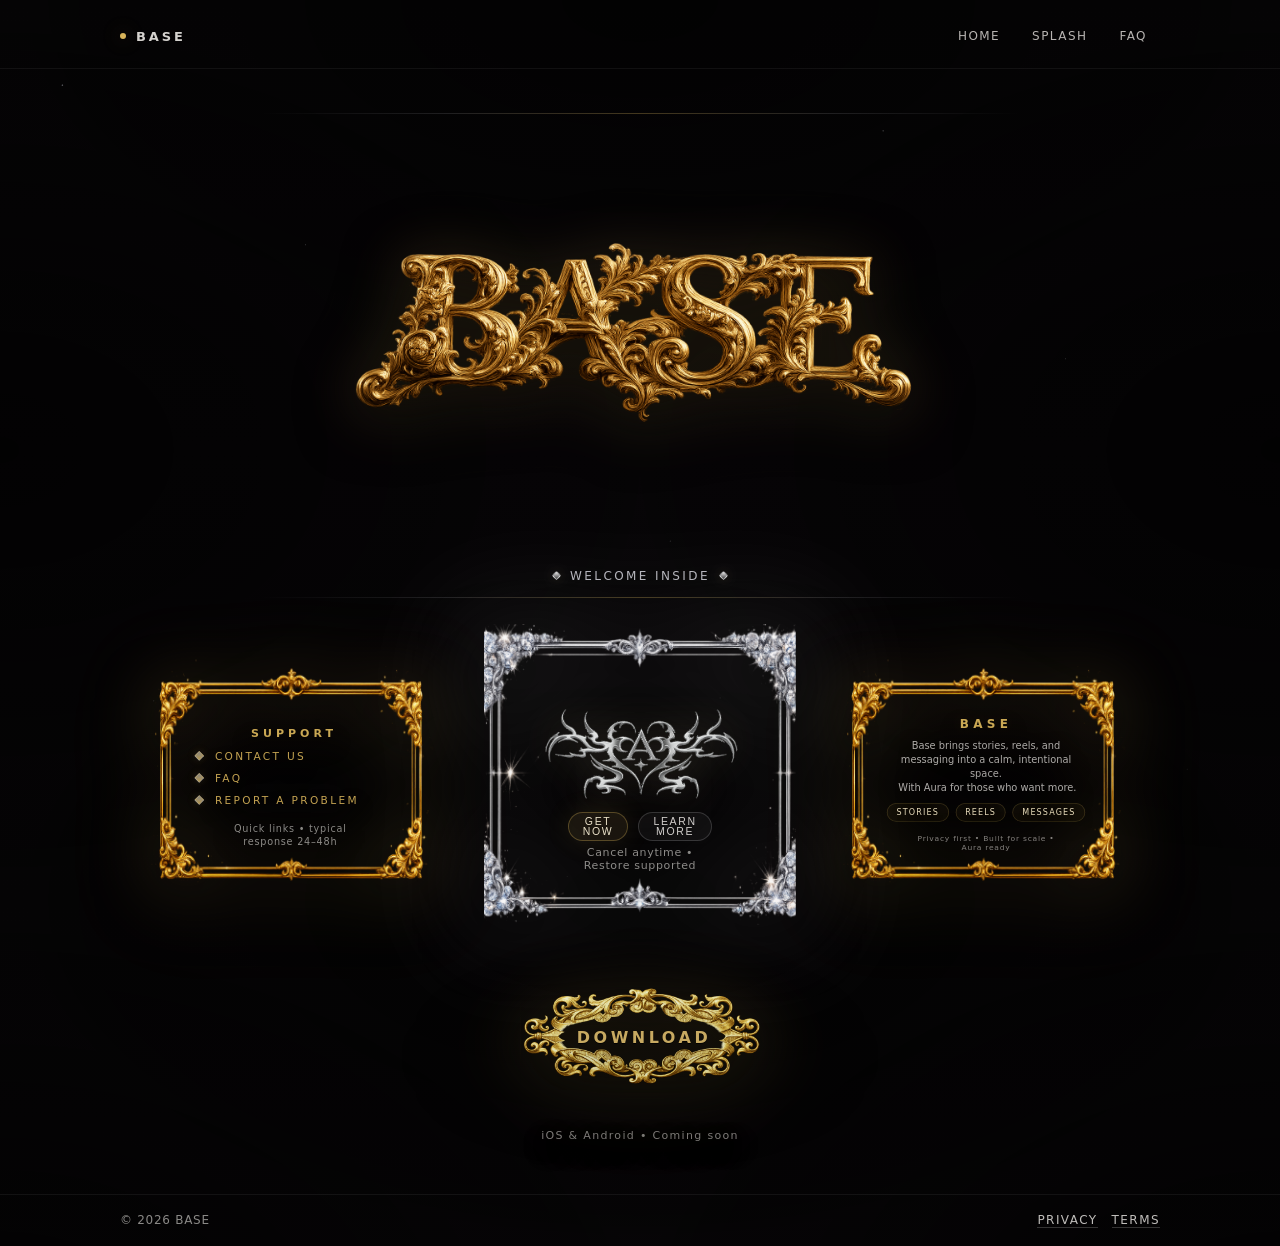
==== app/index.html @ 138a7575 "Use /app/ for Get Started (fix iOS Safari loop)" ====
<!-- app.html -->
<!doctype html>
<html lang="en">
<head>
  <meta charset="utf-8" />
  <meta name="viewport" content="width=device-width, initial-scale=1" />
  <title>BASE — Inside</title>

  <!-- ✅ Root-absolute so it works from ANY folder on the domain -->
  <link rel="stylesheet" href="/app.css" />

  <!-- ✅ Cursor preload -->
  <link rel="preload" as="image" href="/assets/cursors/cursor-base-gold-32.png" />
  <link rel="preload" as="image" href="/assets/cursors/cursor-base-gold-64.png" />
</head>

<body>
  <div class="wrap">
    <header class="top">
      <div class="top-inner">
        <!-- ✅ Brand always returns to Inside -->
        <a class="brand" href="/app.html" aria-label="BASE Home">
          <span class="brand-dot" aria-hidden="true"></span>
          <span class="brand-text">BASE</span>
        </a>

        <!-- ✅ Nav -->
        <nav class="nav" aria-label="Primary">
          <a href="/app.html">HOME</a>
          <a href="/index.html">SPLASH</a>
          <a href="/pages/support/faq.html">FAQ</a>
        </nav>
      </div>
    </header>

    <main class="content">
      <section class="mast">
        <div class="mast-inner">
          <div class="orn-rule" aria-hidden="true"></div>

          <div class="wordmark-wrap" aria-label="BASE">
            <img class="wordmark" src="/assets/base-wordmark.png" alt="BASE" />
          </div>

          <div class="subline">
            <span class="gem" aria-hidden="true"></span>
            <span class="subline-text">WELCOME INSIDE</span>
            <span class="gem" aria-hidden="true"></span>
          </div>

          <div class="orn-rule" aria-hidden="true"></div>
        </div>
      </section>

      <div class="grid">
        <!-- SECTION 01 — Support Links -->
        <div class="card card--gold">
          <div class="card-frame" aria-hidden="true"></div>

          <nav class="section01" aria-label="Support links">
            <ul class="section01-list">
              <!-- ✅ CONTACT US -->
              <li>
                <a
                  class="section01-a"
                  href="mailto:support@baseofficial.net?subject=Base%20Support&body=Hi%20Base%20Support%2C%0A%0A%5BWrite%20your%20message%20here%5D%0A%0A---%0AHelpful%20details%20(optional)%3A%0A%E2%80%A2%20Device%3A%20%0A%E2%80%A2%20OS%20version%3A%20%0A%E2%80%A2%20App%20version%3A%20%0A%E2%80%A2%20Account%20email%20(if%20relevant)%3A%0A%0AThanks%2C%0A"
                >
                  CONTACT US
                </a>
              </li>

              <!-- ✅ FAQ -->
              <li>
                <a class="section01-a" href="/pages/support/faq.html">FAQ</a>
              </li>

              <!-- ✅ REPORT A PROBLEM -->
              <li>
                <a
                  class="section01-a"
                  href="mailto:support@baseofficial.net?subject=Base%20Bug%20Report&body=Hi%20Base%20Support%2C%0A%0AProblem%3A%0A%5BShort%20summary%5D%0A%0ASteps%20to%20reproduce%3A%0A1.%20%0A2.%20%0A3.%20%0A%0AExpected%3A%0A%0AActual%3A%0A%0A---%0AHelpful%20details%20(optional)%3A%0A%E2%80%A2%20Device%3A%20%0A%E2%80%A2%20OS%20version%3A%20%0A%E2%80%A2%20App%20version%3A%20%0A%E2%80%A2%20Screenshots%2FScreen%20recording%3A%20%0A%0AThanks%2C%0A"
                >
                  REPORT A PROBLEM
                </a>
              </li>
            </ul>
          </nav>
        </div>

        <!-- 🌑 AURA HERO -->
        <div class="card card--diamond card--aura" id="auraCard">
          <div class="card-frame" aria-hidden="true"></div>

          <div class="aura-hero">
            <div class="aura-mark-wrap" aria-hidden="true">
              <img
                class="aura-mark"
                src="/assets/aura/aura-mark.png"
                alt="Aura"
                onerror="this.style.display='none'"
              />
            </div>

            <div class="aura-actions">
              <button class="btn btn--primary" id="auraGetNow" type="button">
                GET NOW
              </button>
              <button class="btn btn--ghost" id="auraLearnMore" type="button">
                LEARN MORE
              </button>
            </div>

            <div class="aura-footnote">
              Cancel anytime • Restore supported
            </div>
          </div>
        </div>

        <!-- SECTION 03 — Base Platform -->
        <div class="card card--gold">
          <div class="card-frame" aria-hidden="true"></div>

          <section class="section03" aria-label="Base platform overview">
            <div class="section03-eyebrow">BASE</div>

            <p class="section03-copy">
              Base brings stories, reels, and messaging into a calm, intentional space.
              <span class="section03-keep">With Aura for those who want more.</span>
            </p>

            <div class="section03-pills">
              <span class="section03-pill">STORIES</span>
              <span class="section03-pill">REELS</span>
              <span class="section03-pill">MESSAGES</span>
            </div>

            <div class="section03-foot">
              Privacy first • Built for scale • Aura ready
            </div>
          </section>
        </div>
      </div>

      <!-- DOWNLOAD -->
      <div class="download-wrap" aria-label="Download Base">
        <a
          class="download-btn"
          href="https://baseofficial.net"
          target="_blank"
          rel="noopener noreferrer"
          id="downloadBaseBtn"
          aria-label="Download Base"
        >
          <span class="download-label">DOWNLOAD BASE</span>
        </a>

        <div class="download-sub">
          iOS & Android • Coming soon
        </div>
      </div>
    </main>

    <footer class="footer">
      <div class="footer-inner">
        <div class="fine">© <span id="y"></span> BASE</div>
        <div class="links">
          <a href="/privacy.html">PRIVACY</a>
          <a href="/terms.html">TERMS</a>
        </div>
      </div>
    </footer>
  </div>

  <script>
    document.getElementById("y").textContent = new Date().getFullYear();

    // ✅ Modal wiring (null-safe)
    const modal = document.getElementById("auraModal");
    const learnMore = document.getElementById("auraLearnMore");
    const closeBtn = document.getElementById("auraClose");
    const getNow = document.getElementById("auraGetNow");
    const modalGet = document.getElementById("auraModalGet");

    function openModal() {
      if (!modal) return;
      modal.classList.add("is-open");
      modal.setAttribute("aria-hidden", "false");
    }

    function closeModal() {
      if (!modal) return;
      modal.classList.remove("is-open");
      modal.setAttribute("aria-hidden", "true");
    }

    if (learnMore) learnMore.addEventListener("click", openModal);
    if (closeBtn) closeBtn.addEventListener("click", closeModal);

    if (modal) {
      modal.addEventListener("click", (e) => {
        if (e.target && e.target.dataset && e.target.dataset.close) closeModal();
      });
    }

    // ✅ AURA buttons (placeholder)
    if (getNow) {
      getNow.addEventListener("click", () =>
        alert("GET NOW → wire to paywall next")
      );
    }

    if (modalGet) {
      modalGet.addEventListener("click", () =>
        alert("GET AURA → wire to paywall next")
      );
    }

    window.addEventListener("keydown", (e) => {
      if (e.key === "Escape" && modal && modal.classList.contains("is-open")) {
        closeModal();
      }
    });
  </script>
</body>
</html>
---- app.css ----
/* app.css */
:root{
  /* Core */
  --bg:#070507;
  --ink:#0f0607;
  --text: rgba(245,242,238,.94);
  --soft: rgba(245,242,238,.74);

  /* Metals + gems */
  --gold: #d7b35a;
  --gold2: rgba(215,179,90,.38);

  --silver: rgba(235,235,245,.86);
  --silver2: rgba(235,235,245,.30);

  --ruby: #b41b2a;
  --ruby2: rgba(180,27,42,.32);

  /* Layout */
  --max: 1040px;

  /* ✅ Frame paths (PNGs) */
  --frame-gold: url("./assets/frames/frame-gold-full.png");
  --frame-diamond: url("./assets/frames/frame-diamond-full.png");
  --frame-download: url("./assets/frames/download-frame-gold.png");

  /* ✅ Cursor assets (Chrome-safe sizes) */
  --cursor-gold-32: url("./assets/cursors/cursor-base-gold-32.png");
  --cursor-gold-64: url("./assets/cursors/cursor-base-gold-64.png");

  /* ✅ Aura icon tuning */
  --aura-scale: 1.38;
  --aura-nudge-x: 0px;

  /* ✅ Section 01 grey microcopy nudge (left = negative) */
  --section01-micro-nudge-x: -4px;

  /* ✅ Section 03 fit + alignment + size */
  --section03-scale: .82;
  --section03-nudge-y: -10px;

  /* ✅ IMPORTANT: compensate eyebrow size so it matches SUPPORT after scaling */
  --section03-eyebrow-size: 14.65px; /* 14.65 * .82 ≈ 12px */

  /* ✅ DOWNLOAD text optical centering (PNG is slightly off-center) */
  --download-text-nudge-x: 4px;
  --download-text-nudge-y: -1px;
}

*{ box-sizing:border-box; }
html,body{ height:100%; }

/* =========================
   ✅ ORNATE GOLD CURSOR (GLOBAL)
   ========================= */
html, body{
  cursor:
    -webkit-image-set(
      var(--cursor-gold-32) 1x,
      var(--cursor-gold-64) 2x
    ) 2 2,
    auto;
}

/* Clickable pointer feedback */
a, button, [role="button"], .btn, .download-btn, .section01-a{
  cursor:
    -webkit-image-set(
      var(--cursor-gold-32) 1x,
      var(--cursor-gold-64) 2x
    ) 2 2,
    pointer;
}

/* Text cursor where typing happens */
input, textarea, [contenteditable="true"]{
  cursor: text;
}

/* =========================
   ✅ GLOBAL LINK RESET
   ========================= */
a,
a:visited,
a:hover,
a:active,
a:focus{
  color: inherit;
  text-decoration: none;
  outline: none;
}
a{ -webkit-text-fill-color: currentColor; }

body{
  margin:0;
  color:var(--text);
  font-family: ui-sans-serif, system-ui, -apple-system, Segoe UI, Roboto, Helvetica, Arial;

  background:
    radial-gradient(1200px 820px at 0% 50%, rgba(0,0,0,.66), transparent 60%),
    radial-gradient(1200px 820px at 100% 50%, rgba(0,0,0,.66), transparent 60%),
    radial-gradient(1200px 640px at 50% 0%, rgba(0,0,0,.56), transparent 60%),
    radial-gradient(1200px 640px at 50% 100%, rgba(0,0,0,.56), transparent 60%),
    linear-gradient(180deg, #050405 0%, #070507 50%, #050405 100%);
  overflow-x:hidden;
}

/* ✨ Diamond dust (background only) */
body::before{
  content:"";
  position:fixed;
  inset:-120px;
  pointer-events:none;
  background:
    radial-gradient(2px 2px at 12% 18%, var(--silver), transparent 60%),
    radial-gradient(1.5px 1.5px at 28% 32%, rgba(235,235,245,.45), transparent 60%),
    radial-gradient(2px 2px at 66% 22%, rgba(235,235,245,.48), transparent 60%),
    radial-gradient(1.5px 1.5px at 78% 42%, rgba(235,235,245,.38), transparent 60%),
    radial-gradient(2px 2px at 52% 58%, rgba(235,235,245,.28), transparent 60%),
    radial-gradient(2px 2px at 18% 72%, rgba(235,235,245,.22), transparent 60%),
    radial-gradient(1.5px 1.5px at 86% 78%, rgba(235,235,245,.20), transparent 60%);
  opacity:.52;
  filter: blur(.2px);
  animation: twinkle 6s ease-in-out infinite;
}

@keyframes twinkle{
  0%,100%{ opacity:.40; transform: translateY(0); }
  50%{ opacity:.70; transform: translateY(-6px); }
}

.wrap{
  min-height:100vh;
  display:flex;
  flex-direction:column;
}

/* ===== Top bar ===== */
.top{
  position:sticky;
  top:0;
  z-index:10;
  padding:18px 18px 14px;

  backdrop-filter: none !important;
  -webkit-backdrop-filter: none !important;
  background: transparent !important;
  border-bottom: 1px solid rgba(255,255,255,.06);
}

.top-inner{
  max-width:var(--max);
  margin:0 auto;
  display:flex;
  align-items:center;
  justify-content:space-between;
  gap:12px;
}

.brand{
  display:flex;
  align-items:center;
  gap:10px;
  text-decoration:none;
}

.brand-dot{
  width:6px;height:6px;border-radius:999px;
  background: var(--gold);
  box-shadow: 0 0 20px var(--gold2);
}

.brand-text{
  font-weight:700;
  letter-spacing:.22em;
  font-size:13px;
  color:var(--text);
  opacity:.92;
}

.nav{
  display:flex;
  gap:6px;
  flex-wrap:wrap;
  justify-content:flex-end;
}

.nav a{
  color:var(--soft);
  text-decoration:none;
  font-size:12px;
  letter-spacing:.12em;
  padding:10px 12px;
  border-radius:12px;
  transition: all .15s ease;
  border:1px solid transparent;
}

.nav a:hover{
  color:var(--text);
  background: rgba(255,255,255,.05);
  border-color: rgba(255,255,255,.10);
}

/* ===== Content ===== */
.content{
  max-width:var(--max);
  width:100%;
  margin:0 auto;
  padding:34px 18px 30px;
  flex:1;
}

.content, .mast, .grid, .wrap{
  background: transparent !important;
  backdrop-filter: none !important;
  -webkit-backdrop-filter: none !important;
  box-shadow: none !important;
}

/* ===== Mast / Wordmark ===== */
.mast{
  margin: 10px auto 26px;
}

.mast-inner{
  display:flex;
  flex-direction:column;
  align-items:center;
  gap:14px;
}

.wordmark-wrap{
  display:flex;
  justify-content:center;
}

.wordmark{
  width: min(640px, 86vw);
  height: auto;
  filter:
    drop-shadow(0 12px 30px rgba(0,0,0,.6))
    drop-shadow(0 0 26px rgba(215,179,90,.18));
}

.orn-rule{
  width:min(760px, 92vw);
  height:1px;
  background: linear-gradient(
    90deg,
    transparent,
    rgba(235,235,245,.12),
    rgba(215,179,90,.30),
    rgba(235,235,245,.12),
    transparent
  );
  box-shadow: 0 0 22px rgba(235,235,245,.12);
}

.subline{
  display:flex;
  align-items:center;
  gap:10px;
}

.subline-text{
  color: rgba(235,235,245,.76);
  letter-spacing:.20em;
  font-size:12px;
  text-transform: uppercase;
}

.gem{
  width:7px;
  height:7px;
  border-radius:2px;
  transform: rotate(45deg);
  background: linear-gradient(135deg, rgba(255,255,255,.95), rgba(255,255,255,.18));
  box-shadow:
    0 0 18px rgba(235,235,245,.22),
    0 0 12px rgba(215,179,90,.14);
  border:1px solid rgba(255,255,255,.22);
}

/* ===== Frames-only grid ===== */
.grid{
  margin-top:26px;
  display:grid;
  grid-template-columns: repeat(3, minmax(0, 1fr));
  gap:34px;
  align-items:stretch;
}

.card{
  position:relative;
  border:none;
  background: transparent;
  border-radius: 22px;

  height: 305px;
  padding: 92px 72px 56px;

  overflow: visible;
  transition: transform .18s ease, filter .18s ease;
}

.card:hover{
  transform: translateY(-3px);
  filter: brightness(1.06);
}

.card-frame{
  position:absolute;
  inset:0;
  pointer-events:none;
  background-repeat:no-repeat;
  background-position:center;
  background-size: 118% 118%;
  opacity:1;
  transform: translateZ(0);
  z-index:0;
}

.card--gold .card-frame{
  background-image: var(--frame-gold);
  filter:
    drop-shadow(0 18px 30px rgba(0,0,0,.55))
    drop-shadow(0 0 34px rgba(215,179,90,.30));
  animation: goldPulse 3.2s ease-in-out infinite;
}

@keyframes goldPulse{
  0%,100%{
    filter:
      drop-shadow(0 18px 30px rgba(0,0,0,.55))
      drop-shadow(0 0 18px rgba(215,179,90,.18));
  }
  50%{
    filter:
      drop-shadow(0 18px 30px rgba(0,0,0,.55))
      drop-shadow(0 0 54px rgba(215,179,90,.40));
  }
}

.card--diamond{
  height: 305px;
  padding: 76px 84px 72px;
}

.card--diamond .card-frame{
  background-image: var(--frame-diamond);
  filter:
    drop-shadow(0 18px 30px rgba(0,0,0,.55))
    drop-shadow(0 0 58px rgba(255,255,255,.34));
  animation: diamondGlow 2.6s ease-in-out infinite;
}

@keyframes diamondGlow{
  0%,100%{
    filter:
      drop-shadow(0 18px 30px rgba(0,0,0,.55))
      drop-shadow(0 0 34px rgba(255,255,255,.22));
  }
  50%{
    filter:
      drop-shadow(0 18px 30px rgba(0,0,0,.55))
      drop-shadow(0 0 92px rgba(255,255,255,.46));
  }
}

.card--diamond::after{
  content:"";
  position:absolute;
  inset:-26px;
  pointer-events:none;
  background:
    radial-gradient(2px 2px at 18% 20%, rgba(255,255,255,.70), transparent 62%),
    radial-gradient(1.5px 1.5px at 72% 28%, rgba(255,255,255,.55), transparent 62%),
    radial-gradient(2px 2px at 82% 70%, rgba(255,255,255,.48), transparent 62%),
    radial-gradient(1.5px 1.5px at 30% 78%, rgba(255,255,255,.38), transparent 62%);
  opacity:.20;
  animation: sparkle 3.6s ease-in-out infinite;
  z-index:1;
}

@keyframes sparkle{
  0%,100%{ opacity:.12; transform: translateY(0); }
  50%{ opacity:.28; transform: translateY(-6px); }
}

/* =========================
   ✅ DOWNLOAD (gold + optical dead center)
   ========================= */
.download-wrap{
  width:100%;
  display:flex;
  flex-direction:column;
  align-items:center;
  justify-content:center;
  margin-top: clamp(18px, 2.6vw, 30px);
  margin-bottom: clamp(10px, 2.2vw, 22px);
}

.download-btn{
  position:relative;
  display:grid;
  place-items:center;

  width: min(760px, calc(100% - 28px));
  height: clamp(120px, 14vw, 160px);

  background-image: var(--frame-download);
  background-repeat:no-repeat;
  background-position:center;
  background-size: contain;

  cursor:pointer;
  -webkit-tap-highlight-color: transparent;

  transform: translateZ(0);
  transition: transform .18s ease, filter .18s ease;

  filter:
    saturate(.82)
    brightness(.95)
    contrast(1.06)
    drop-shadow(0 18px 30px rgba(0,0,0,.62))
    drop-shadow(0 0 28px rgba(215,179,90,.20));
}

/* ✅ subtle inner depth (kept, behind text) */
.download-btn::after{
  content:"";
  position:absolute;
  inset: 18% 16%;
  border-radius: 999px;
  background: radial-gradient(
    60% 120% at 50% 50%,
    rgba(0,0,0,.22),
    rgba(0,0,0,0) 72%
  );
  pointer-events:none;
  opacity:.55;
  z-index:0;
}

/* ✅ REAL label: always gold + optical centering via vars */
.download-btn::before{
  content:"DOWNLOAD";
  position:absolute;
  inset:0;
  display:flex;
  align-items:center;
  justify-content:center;
  pointer-events:none;
  z-index:1;

  font-weight: 900;
  letter-spacing: .22em;
  text-transform: uppercase;
  font-size: clamp(13px, 1.25vw, 18px);

  color: rgba(215,179,90,.98);
  text-shadow:
    0 1px 0 rgba(0,0,0,.72),
    0 14px 34px rgba(0,0,0,.72),
    0 0 26px rgba(215,179,90,.14);

  transform: translate(var(--download-text-nudge-x), var(--download-text-nudge-y));
}

/* ✅ nuke HTML label so it can’t tint/shift */
.download-label{ display:none !important; }

.download-btn:hover{
  transform: translateY(-2px);
  filter:
    saturate(.86)
    brightness(.98)
    contrast(1.07)
    drop-shadow(0 18px 30px rgba(0,0,0,.62))
    drop-shadow(0 0 56px rgba(215,179,90,.28));
}

.download-btn:active{
  transform: translateY(0px) scale(.992);
  filter:
    saturate(.80)
    brightness(.92)
    contrast(1.05)
    drop-shadow(0 16px 28px rgba(0,0,0,.62))
    drop-shadow(0 0 22px rgba(215,179,90,.16));
}

.download-btn:focus-visible{
  outline:none;
  filter:
    saturate(.88)
    brightness(.98)
    contrast(1.08)
    drop-shadow(0 18px 30px rgba(0,0,0,.62))
    drop-shadow(0 0 72px rgba(215,179,90,.30));
}

.download-sub{
  margin-top: 10px;
  font-size: 11px;
  letter-spacing: .12em;
  color: rgba(245,242,238,.52);
  text-shadow: 0 10px 24px rgba(0,0,0,.68);
}

/* =========================
   SECTION 01 — Support Links
   ========================= */

.section01{
  position:relative;
  z-index:2;
  height:100%;
  width:100%;

  display:flex;
  flex-direction:column;
  align-items:center;
  justify-content:center;

  padding: 10px 0 12px;

  transform: translateY(-6px) scale(.92);
  transform-origin: center;

  text-align:center;
}

.section01::before{
  content:"SUPPORT";
  display:block;
  margin: 0 0 10px;
  font-size:12px;
  font-weight:800;
  letter-spacing:.36em;
  text-transform: uppercase;
  color: rgba(215,179,90,.96);
  text-shadow:
    0 0 22px rgba(215,179,90,.18),
    0 12px 28px rgba(0,0,0,.74);
  opacity:.98;
}

.section01::after{
  content:"Quick links • typical response 24–48h";
  display:block;

  margin: 18px auto 0;
  width: 100%;
  text-align:center;

  max-width: 24ch;

  line-height: 1.25;
  font-size:10.5px;
  letter-spacing:.08em;
  color: rgba(245,242,238,.56);
  text-shadow: 0 10px 24px rgba(0,0,0,.68);

  transform: translateX(var(--section01-micro-nudge-x));
}

.section01 .section01-list{
  list-style:none;
  margin:0;
  padding:0;

  display:flex;
  flex-direction:column;
  gap:10px;

  width: 220px;
  position:relative;
  z-index:3;
  text-align:left;
}

.section01 .section01-list li{
  display:grid;
  grid-template-columns: 14px 1fr;
  align-items:center;
  column-gap:10px;
}

.section01 .section01-list li::before{
  content:"";
  width:6px;
  height:6px;
  border-radius:1px;
  transform: rotate(45deg);
  justify-self:center;

  background: linear-gradient(135deg, rgba(255,255,255,.55), rgba(215,179,90,.92));
  box-shadow:
    0 0 14px rgba(215,179,90,.18),
    0 0 10px rgba(255,255,255,.08);
  border: 1px solid rgba(255,255,255,.16);
  opacity:.92;
  transition: transform .15s ease, opacity .15s ease, box-shadow .15s ease;
}

.section01 .section01-list a,
.section01 .section01-list a:link,
.section01 .section01-list a:visited,
.section01 .section01-list a:hover,
.section01 .section01-list a:active,
.section01 .section01-list a:focus{
  color: rgba(215,179,90,.92) !important;
  -webkit-text-fill-color: rgba(215,179,90,.92) !important;
  text-decoration:none !important;

  font-size:11.5px;
  letter-spacing:.22em;
  text-transform: uppercase;

  opacity:.98;
  text-shadow:
    0 0 16px rgba(215,179,90,.16),
    0 10px 24px rgba(0,0,0,.68);

  transition: opacity .15s ease, text-shadow .15s ease, color .15s ease;
}

.section01 .section01-list a:hover{
  color: rgba(255,242,205,.98) !important;
  -webkit-text-fill-color: rgba(255,242,205,.98) !important;
  opacity:1;
  text-shadow:
    0 0 24px rgba(215,179,90,.34),
    0 12px 28px rgba(0,0,0,.72);
}

.section01 .section01-list li:hover::before{
  opacity:1;
  transform: rotate(45deg) scale(1.08);
  box-shadow:
    0 0 22px rgba(215,179,90,.30),
    0 0 14px rgba(255,255,255,.12);
}

.section01 .section01-list::after{
  content: none !important;
  display: none !important;
}

/* =========================
   SECTION 03 — Base Platform
   ========================= */

.section03{
  position:relative;
  z-index:2;
  height:100%;
  width:100%;

  display:flex;
  flex-direction:column;
  align-items:center;
  justify-content:center;
  text-align:center;

  padding: 0;

  transform: translateY(var(--section03-nudge-y)) scale(var(--section03-scale));
  transform-origin: center;

  max-width: 100%;
}

.section03-eyebrow{
  font-size: var(--section03-eyebrow-size);
  font-weight:800;
  letter-spacing:.36em;
  text-transform: uppercase;
  color: rgba(215,179,90,.96);
  text-shadow:
    0 0 22px rgba(215,179,90,.18),
    0 12px 28px rgba(0,0,0,.74);
  opacity:.98;
  margin: 0 0 10px;
}

.section03-copy{
  margin:0 0 10px;
  max-width: 28ch;
  font-size:12px;
  line-height:1.42;
  color: rgba(245,242,238,.70);
  text-shadow: 0 12px 28px rgba(0,0,0,.70);
}

.section03-keep{ white-space:nowrap; }

.section03-pills{
  display:flex;
  gap:8px;
  justify-content:center;
  margin-bottom:8px;
}

.section03-pill{
  display:inline-flex;
  align-items:center;
  justify-content:center;

  font-size:9.8px;
  letter-spacing:.14em;
  text-transform: uppercase;

  padding:5px 11px;
  border-radius:999px;

  border: 1px solid rgba(215,179,90,.20);
  background: rgba(215,179,90,.05);
  color: rgba(255,242,205,.90);

  text-shadow: 0 10px 24px rgba(0,0,0,.70);
}

.section03-foot{
  margin-top: 7px;
  font-size:9.2px;
  letter-spacing:.10em;
  color: rgba(245,242,238,.52);
  text-shadow: 0 10px 24px rgba(0,0,0,.68);
  line-height:1.15;
  max-width: 30ch;
}

/* =========================
   ✅ AURA HERO (middle diamond)
   ========================= */
.card--aura{ text-align:center; }

.aura-hero{
  position:relative;
  z-index:2;
  height:100%;
  width:100%;
  display:flex;
  flex-direction:column;
  align-items:center;
  justify-content:flex-start;
  gap:10px;
  padding: 4px 0 0;
}
.aura-hero::before{ content:none !important; }

.aura-mark-wrap{
  width:100%;
  height: 132px;
  display:flex;
  align-items:center;
  justify-content:center;
  margin-top: -2px;
  animation: auraFloat 3.2s ease-in-out infinite;
}

.aura-mark{
  display:block;
  height: 100%;
  width: auto;
  max-width: 100%;
  object-fit: contain;

  transform: translateX(var(--aura-nudge-x)) scale(var(--aura-scale));
  transform-origin: center;

  filter:
    drop-shadow(0 26px 60px rgba(0,0,0,.72))
    drop-shadow(0 0 14px rgba(255,255,255,.10))
    drop-shadow(0 0 14px rgba(215,179,90,.10));
}

@keyframes auraFloat{
  0%,100%{ transform: translateY(0); opacity: .98; }
  50%{ transform: translateY(-6px); opacity: 1; }
}

.aura-title{ display:none; }

.aura-actions{
  display:flex;
  gap:10px;
  margin-top: -22px;
  margin-bottom: 14px;
  width:100%;
  justify-content:center;
}

.btn{
  appearance:none;
  border:1px solid rgba(255,255,255,.14);
  background: transparent;
  color: rgba(245,242,238,.90);

  font-size:10.5px;
  letter-spacing:.16em;

  padding:3px 12px;
  line-height:1;

  border-radius:999px;
  cursor:pointer;
  transition: transform .15s ease, filter .15s ease, background .15s ease, border-color .15s ease;
  text-transform: uppercase;
}

.btn:hover{ transform: translateY(-1px); filter: brightness(1.08); }

.btn--primary{
  border-color: rgba(215,179,90,.34);
  background: rgba(215,179,90,.10);
  color: rgba(255,246,220,.96);
  box-shadow: 0 0 26px rgba(215,179,90,.12);
}

.btn--ghost{
  border-color: rgba(235,235,245,.18);
  background: rgba(255,255,255,.04);
}

.aura-footnote{
  margin-top: 0;
  font-size:11px;
  letter-spacing:.06em;
  line-height: 1.15;
  color: rgba(245,242,238,.56);
  position: relative;
  top: -18px;
}

/* =========================
   ✅ Learn More Modal
   ========================= */
.modal{
  position:fixed;
  inset:0;
  display:none;
  z-index:50;
}
.modal.is-open{ display:block; }

.modal-backdrop{
  position:absolute;
  inset:0;
  background: rgba(0,0,0,.62);
}

.modal-panel{
  position:absolute;
  left:50%;
  top:50%;
  transform: translate(-50%, -50%);
  width: min(560px, calc(100vw - 32px));
  border-radius: 22px;
  border: 1px solid rgba(255,255,255,.10);
  background: linear-gradient(180deg, rgba(16,12,14,.92), rgba(10,8,10,.92));
  box-shadow:
    0 26px 80px rgba(0,0,0,.75),
    0 0 42px rgba(215,179,90,.10);
  padding:16px;
}

.modal-top{
  display:flex;
  align-items:center;
  justify-content:space-between;
  padding:6px 6px 10px;
  border-bottom: 1px solid rgba(255,255,255,.08);
}

.modal-title{
  display:flex;
  align-items:center;
  gap:10px;
  font-weight:900;
  letter-spacing:.18em;
  font-size:12px;
}

.modal-mark{
  width:22px;
  height:22px;
  object-fit:contain;
  filter: drop-shadow(0 0 18px rgba(215,179,90,.18));
}

.icon-btn{
  appearance:none;
  border:none;
  background: transparent;
  color: rgba(245,242,238,.86);
  font-size:16px;
  cursor:pointer;
  padding:8px 10px;
  border-radius:12px;
  transition: background .15s ease;
}
.icon-btn:hover{ background: rgba(255,255,255,.06); }

.perk-list{
  padding:14px 6px 6px;
  display:flex;
  flex-direction:column;
  gap:12px;
}

.perk{
  display:flex;
  gap:12px;
  align-items:flex-start;
}

.perk-dot{
  width:10px;height:10px;
  border-radius:999px;
  margin-top:5px;
  background: rgba(215,179,90,.92);
  box-shadow: 0 0 22px rgba(215,179,90,.22);
}

.perk-name{
  font-weight:800;
  font-size:13px;
  letter-spacing:.02em;
}

.perk-desc{
  font-size:12.5px;
  color: rgba(245,242,238,.70);
  margin-top:2px;
  line-height:1.4;
}

.modal-actions{
  display:flex;
  justify-content:flex-end;
  gap:10px;
  padding:12px 6px 4px;
  border-top: 1px solid rgba(255,255,255,.08);
  margin-top:10px;
}

/* ===== Footer ===== */
.footer{
  padding:18px;
  border-top:1px solid rgba(255,255,255,.06);
  background: transparent !important;
  backdrop-filter: none !important;
  -webkit-backdrop-filter: none !important;
}

.footer-inner{
  max-width:var(--max);
  margin:0 auto;
  display:flex;
  justify-content:space-between;
  flex-wrap:wrap;
  gap:10px;
}

.fine{
  color:rgba(245,242,238,.56);
  font-size:12px;
  letter-spacing:.06em;
}

.links{
  display:flex;
  gap:14px;
}

.links a{
  color:rgba(245,242,238,.78);
  text-decoration:none;
  font-size:12px;
  letter-spacing:.12em;
  border-bottom:1px solid rgba(245,242,238,.20);
}

.links a:hover{
  color:var(--text);
  border-bottom-color: rgba(215,179,90,.45);
}

/* ✅ Tablet / small screens */
@media (max-width: 980px){
  .grid{ grid-template-columns: 1fr; gap:24px; }

  .card{
    height: auto;
    min-height: 285px;
    padding: 84px 58px 52px;
  }

  .card--diamond{
    height: auto;
    padding: 74px 64px 70px;
  }

  .card-frame{ background-size: 120% 120%; }

  .aura-actions{ flex-direction:column; }
  .btn{ width:100%; }

  .section01{ transform: translateY(-4px) scale(.94); }
  .section01 .section01-list{ width: 240px; }

  :root{
    --aura-scale: 1.28;
    --aura-nudge-x: 0px;
    --section01-micro-nudge-x: -3px;

    --section03-scale: .92;
    --section03-nudge-y: -6px;
    --section03-eyebrow-size: 13.05px;

    --download-text-nudge-x: 8px;
    --download-text-nudge-y: -1px;
  }

  .download-btn{
    width: min(660px, calc(100% - 28px));
    height: clamp(112px, 18vw, 150px);
  }
}

/* ✅ Phones (big fix: padding + nav + frame sizing) */
@media (max-width: 680px){
  .top{ padding: 14px 14px 12px; }
  .top-inner{ align-items:flex-start; }
  .nav a{ padding: 8px 10px; font-size: 11px; }

  .content{ padding: 22px 14px 24px; }

  .mast{ margin: 6px auto 18px; }
  .wordmark{ width: min(560px, 92vw); }
  .orn-rule{ width: min(680px, 94vw); }

  .grid{ gap: 18px; margin-top: 18px; }

  .card{
    padding: 74px 34px 44px;
    min-height: 270px;
  }
  .card--diamond{
    padding: 66px 38px 54px;
  }
  .card-frame{ background-size: 132% 128%; }

  .section01 .section01-list{
    width: min(260px, 78vw);
  }

  .section03-pills{
    flex-wrap: wrap;
    row-gap: 8px;
  }

  .download-btn{
    width: min(620px, calc(100% - 18px));
    height: clamp(104px, 22vw, 140px);
  }

  :root{
    --aura-scale: 1.20;
    --section03-scale: .96;
    --section03-nudge-y: -4px;
    --section03-eyebrow-size: 12.5px;
  }
}

/* ✅ Tiny phones */
@media (max-width: 420px){
  .card{ padding: 70px 26px 42px; }
  .card--diamond{ padding: 62px 28px 50px; }
  .card-frame{ background-size: 138% 132%; }

  .section01{ transform: translateY(-2px) scale(.98); }
  .section01 .section01-list{ width: min(260px, 82vw); }

  :root{
    --aura-scale: 1.16;
    --section01-micro-nudge-x: -2px;

    --section03-scale: .98;
    --section03-nudge-y: -3px;
    --section03-eyebrow-size: 12.25px;

    --download-text-nudge-x: 8px;
    --download-text-nudge-y: -1px;
  }

  .download-btn{
    width: min(560px, calc(100% - 16px));
    height: clamp(98px, 26vw, 132px);
  }
}

/* 🚨 absolute guarantee: nothing can create a glass slab */
body *,
body *::before,
body *::after{
  backdrop-filter: none !important;
  -webkit-backdrop-filter: none !important;
}
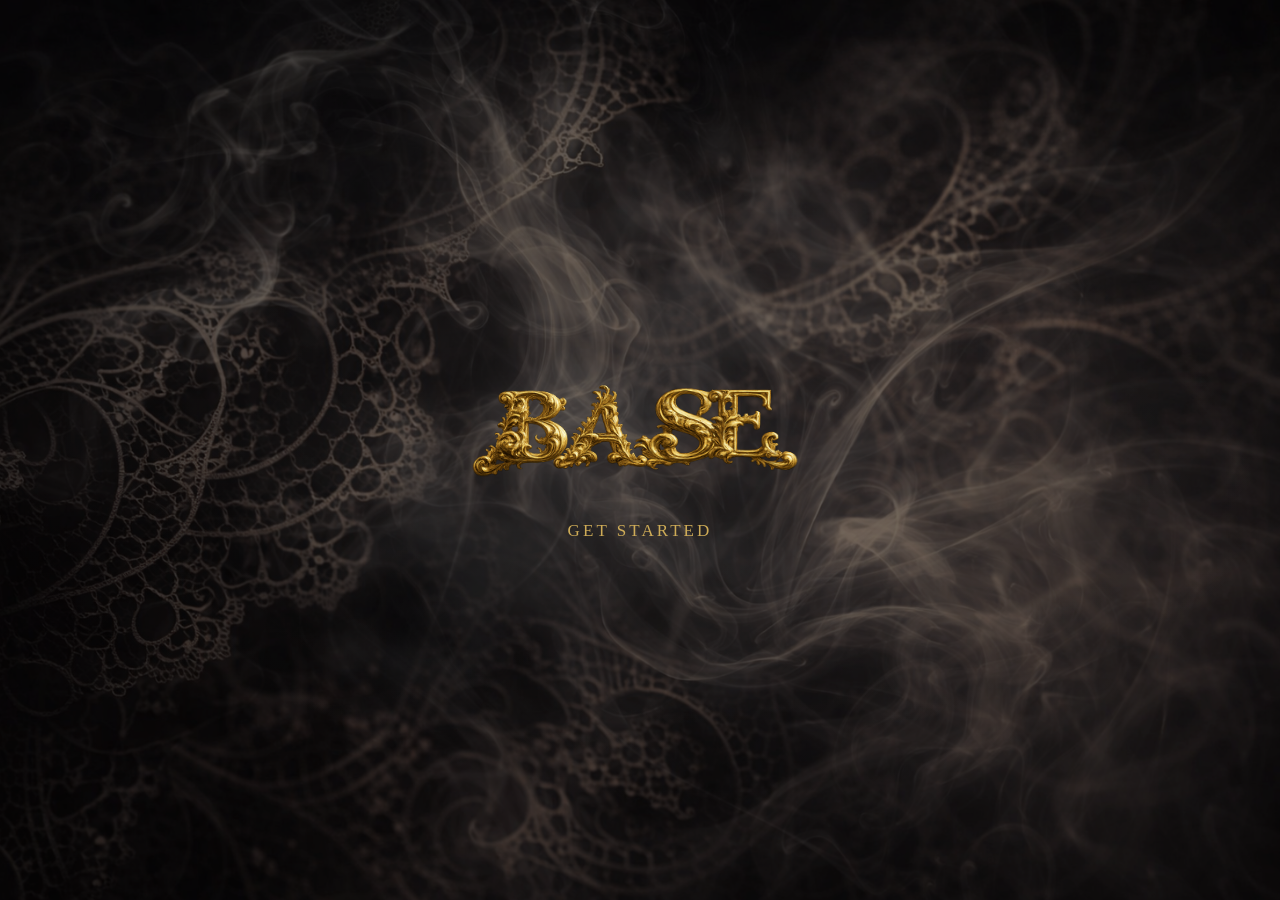
==== commit 4fd68f77: "Restore ornate splash on /app/ and keep safe routing" ====
--- a/app/index.html
+++ b/app/index.html
@@ -1,225 +1,95 @@
-<!-- app.html -->
 <!doctype html>
 <html lang="en">
-<head>
-  <meta charset="utf-8" />
-  <meta name="viewport" content="width=device-width, initial-scale=1" />
-  <title>BASE — Inside</title>
+  <head>
+    <meta charset="UTF-8" />
+    <meta name="viewport" content="width=device-width, initial-scale=1.0" />
+    <title>BASE</title>
 
-  <!-- ✅ Root-absolute so it works from ANY folder on the domain -->
-  <link rel="stylesheet" href="/app.css" />
+    <link rel="stylesheet" href="/styles.css?v=20260126-final4" />
 
-  <!-- ✅ Cursor preload -->
-  <link rel="preload" as="image" href="/assets/cursors/cursor-base-gold-32.png" />
-  <link rel="preload" as="image" href="/assets/cursors/cursor-base-gold-64.png" />
-</head>
+    <!-- Preload (prevents flash / broken icons) -->
+    <link rel="preload" as="image" href="/assets/base/b.png" />
+    <link rel="preload" as="image" href="/assets/base/a.png" />
+    <link rel="preload" as="image" href="/assets/base/s.png" />
+    <link rel="preload" as="image" href="/assets/base/e.png" />
+  </head>
 
-<body>
-  <div class="wrap">
-    <header class="top">
-      <div class="top-inner">
-        <!-- ✅ Brand always returns to Inside -->
-        <a class="brand" href="/app.html" aria-label="BASE Home">
-          <span class="brand-dot" aria-hidden="true"></span>
-          <span class="brand-text">BASE</span>
-        </a>
-
-        <!-- ✅ Nav -->
-        <nav class="nav" aria-label="Primary">
-          <a href="/app.html">HOME</a>
-          <a href="/index.html">SPLASH</a>
-          <a href="/pages/support/faq.html">FAQ</a>
-        </nav>
-      </div>
-    </header>
-
-    <main class="content">
-      <section class="mast">
-        <div class="mast-inner">
-          <div class="orn-rule" aria-hidden="true"></div>
-
-          <div class="wordmark-wrap" aria-label="BASE">
-            <img class="wordmark" src="/assets/base-wordmark.png" alt="BASE" />
+  <body class="preload">
+    <main class="hero">
+      <div class="hero-inner">
+        <div class="logo" aria-label="BASE">
+          <div class="slot" style="--delay:0ms;   --x0:-330px; --x1:-120px; --y:6px;">
+            <img
+              class="glyph"
+              src="/assets/base/b.png"
+              alt="B"
+              width="96"
+              height="96"
+              decoding="async"
+              loading="eager"
+            />
           </div>
 
-          <div class="subline">
-            <span class="gem" aria-hidden="true"></span>
-            <span class="subline-text">WELCOME INSIDE</span>
-            <span class="gem" aria-hidden="true"></span>
+          <div class="slot" style="--delay:180ms; --x0:-110px; --x1:-40px;">
+            <img
+              class="glyph"
+              src="/assets/base/a.png"
+              alt="a"
+              width="96"
+              height="96"
+              decoding="async"
+              loading="eager"
+            />
           </div>
 
-          <div class="orn-rule" aria-hidden="true"></div>
-        </div>
-      </section>
+          <div class="slot" style="--delay:360ms; --x0:110px;  --x1:40px;">
+            <img
+              class="glyph"
+              src="/assets/base/s.png"
+              alt="S"
+              width="96"
+              height="96"
+              decoding="async"
+              loading="eager"
+            />
+          </div>
 
-      <div class="grid">
-        <!-- SECTION 01 — Support Links -->
-        <div class="card card--gold">
-          <div class="card-frame" aria-hidden="true"></div>
-
-          <nav class="section01" aria-label="Support links">
-            <ul class="section01-list">
-              <!-- ✅ CONTACT US -->
-              <li>
-                <a
-                  class="section01-a"
-                  href="mailto:support@baseofficial.net?subject=Base%20Support&body=Hi%20Base%20Support%2C%0A%0A%5BWrite%20your%20message%20here%5D%0A%0A---%0AHelpful%20details%20(optional)%3A%0A%E2%80%A2%20Device%3A%20%0A%E2%80%A2%20OS%20version%3A%20%0A%E2%80%A2%20App%20version%3A%20%0A%E2%80%A2%20Account%20email%20(if%20relevant)%3A%0A%0AThanks%2C%0A"
-                >
-                  CONTACT US
-                </a>
-              </li>
-
-              <!-- ✅ FAQ -->
-              <li>
-                <a class="section01-a" href="/pages/support/faq.html">FAQ</a>
-              </li>
-
-              <!-- ✅ REPORT A PROBLEM -->
-              <li>
-                <a
-                  class="section01-a"
-                  href="mailto:support@baseofficial.net?subject=Base%20Bug%20Report&body=Hi%20Base%20Support%2C%0A%0AProblem%3A%0A%5BShort%20summary%5D%0A%0ASteps%20to%20reproduce%3A%0A1.%20%0A2.%20%0A3.%20%0A%0AExpected%3A%0A%0AActual%3A%0A%0A---%0AHelpful%20details%20(optional)%3A%0A%E2%80%A2%20Device%3A%20%0A%E2%80%A2%20OS%20version%3A%20%0A%E2%80%A2%20App%20version%3A%20%0A%E2%80%A2%20Screenshots%2FScreen%20recording%3A%20%0A%0AThanks%2C%0A"
-                >
-                  REPORT A PROBLEM
-                </a>
-              </li>
-            </ul>
-          </nav>
-        </div>
-
-        <!-- 🌑 AURA HERO -->
-        <div class="card card--diamond card--aura" id="auraCard">
-          <div class="card-frame" aria-hidden="true"></div>
-
-          <div class="aura-hero">
-            <div class="aura-mark-wrap" aria-hidden="true">
-              <img
-                class="aura-mark"
-                src="/assets/aura/aura-mark.png"
-                alt="Aura"
-                onerror="this.style.display='none'"
-              />
-            </div>
-
-            <div class="aura-actions">
-              <button class="btn btn--primary" id="auraGetNow" type="button">
-                GET NOW
-              </button>
-              <button class="btn btn--ghost" id="auraLearnMore" type="button">
-                LEARN MORE
-              </button>
-            </div>
-
-            <div class="aura-footnote">
-              Cancel anytime • Restore supported
-            </div>
+          <div class="slot" style="--delay:540ms; --x0:318px;  --x1:108px; --s:1.065;">
+            <img
+              class="glyph"
+              src="/assets/base/e.png"
+              alt="E"
+              width="96"
+              height="96"
+              decoding="async"
+              loading="eager"
+            />
           </div>
         </div>
 
-        <!-- SECTION 03 — Base Platform -->
-        <div class="card card--gold">
-          <div class="card-frame" aria-hidden="true"></div>
-
-          <section class="section03" aria-label="Base platform overview">
-            <div class="section03-eyebrow">BASE</div>
-
-            <p class="section03-copy">
-              Base brings stories, reels, and messaging into a calm, intentional space.
-              <span class="section03-keep">With Aura for those who want more.</span>
-            </p>
-
-            <div class="section03-pills">
-              <span class="section03-pill">STORIES</span>
-              <span class="section03-pill">REELS</span>
-              <span class="section03-pill">MESSAGES</span>
-            </div>
-
-            <div class="section03-foot">
-              Privacy first • Built for scale • Aura ready
-            </div>
-          </section>
-        </div>
-      </div>
-
-      <!-- DOWNLOAD -->
-      <div class="download-wrap" aria-label="Download Base">
-        <a
-          class="download-btn"
-          href="https://baseofficial.net"
-          target="_blank"
-          rel="noopener noreferrer"
-          id="downloadBaseBtn"
-          aria-label="Download Base"
-        >
-          <span class="download-label">DOWNLOAD BASE</span>
-        </a>
-
-        <div class="download-sub">
-          iOS & Android • Coming soon
-        </div>
+        <!-- ✅ IMPORTANT: use /app/ (folder URL) to avoid iOS Safari redirect loops -->
+        <a class="cta" href="/app/">Get Started</a>
       </div>
     </main>
 
-    <footer class="footer">
-      <div class="footer-inner">
-        <div class="fine">© <span id="y"></span> BASE</div>
-        <div class="links">
-          <a href="/privacy.html">PRIVACY</a>
-          <a href="/terms.html">TERMS</a>
-        </div>
-      </div>
-    </footer>
-  </div>
+    <!-- 🔑 Hide glyphs until ALL images are truly loaded -->
+    <script>
+      (function () {
+        const images = Array.from(document.querySelectorAll(".glyph"));
 
-  <script>
-    document.getElementById("y").textContent = new Date().getFullYear();
+        const waitForImg = (img) => {
+          if (img.complete && img.naturalWidth > 0) return Promise.resolve();
+          if (img.decode) return img.decode().catch(() => {});
+          return new Promise((resolve) => {
+            img.onload = img.onerror = resolve;
+          });
+        };
 
-    // ✅ Modal wiring (null-safe)
-    const modal = document.getElementById("auraModal");
-    const learnMore = document.getElementById("auraLearnMore");
-    const closeBtn = document.getElementById("auraClose");
-    const getNow = document.getElementById("auraGetNow");
-    const modalGet = document.getElementById("auraModalGet");
-
-    function openModal() {
-      if (!modal) return;
-      modal.classList.add("is-open");
-      modal.setAttribute("aria-hidden", "false");
-    }
-
-    function closeModal() {
-      if (!modal) return;
-      modal.classList.remove("is-open");
-      modal.setAttribute("aria-hidden", "true");
-    }
-
-    if (learnMore) learnMore.addEventListener("click", openModal);
-    if (closeBtn) closeBtn.addEventListener("click", closeModal);
-
-    if (modal) {
-      modal.addEventListener("click", (e) => {
-        if (e.target && e.target.dataset && e.target.dataset.close) closeModal();
-      });
-    }
-
-    // ✅ AURA buttons (placeholder)
-    if (getNow) {
-      getNow.addEventListener("click", () =>
-        alert("GET NOW → wire to paywall next")
-      );
-    }
-
-    if (modalGet) {
-      modalGet.addEventListener("click", () =>
-        alert("GET AURA → wire to paywall next")
-      );
-    }
-
-    window.addEventListener("keydown", (e) => {
-      if (e.key === "Escape" && modal && modal.classList.contains("is-open")) {
-        closeModal();
-      }
-    });
-  </script>
-</body>
+        Promise.all(images.map(waitForImg)).then(() => {
+          document.body.classList.add("ready");
+          document.body.classList.remove("preload");
+        });
+      })();
+    </script>
+  </body>
 </html>
--- a/styles.css
+++ b/styles.css
@@ -0,0 +1,209 @@
+/* =========================
+   BASE HOMEPAGE — SAFARI + CHROME SAFE
+   - No stacking
+   - Fly 1-by-1
+   - Then squeeze
+   - No broken-image flash
+   - Phone-safe spread (clamped so it never goes off-screen)
+   ========================= */
+
+:root {
+  --fly-dur: 950ms;
+  --hold-after-fly: 650ms;
+  --squeeze-dur: 900ms;
+
+  /* Desktop default (overridden responsively below) */
+  --logo-height: 88px;
+
+  /* Used to clamp how far letters can spread on small screens */
+  --x-max: clamp(110px, 38vw, 330px);
+
+  --cta-delay: calc(
+    540ms +
+    var(--fly-dur) +
+    var(--hold-after-fly) +
+    var(--squeeze-dur) +
+    160ms
+  );
+}
+
+* { box-sizing: border-box; }
+html, body { height: 100%; }
+
+body {
+  margin: 0;
+  background: #050507;
+  overflow: hidden;
+  color: #fff;
+  position: relative;
+
+  background-image:
+    radial-gradient(1200px 600px at 50% 45%, rgba(255,255,255,.06), transparent 60%),
+    radial-gradient(900px 500px at 55% 55%, rgba(255,255,255,.04), transparent 65%),
+    url("/assets/baselace-srgb.png");
+  background-size: cover;
+  background-position: center;
+}
+
+body::after {
+  content:"";
+  position:absolute;
+  inset:0;
+  background:rgba(0,0,0,.55);
+  pointer-events:none;
+}
+
+.hero {
+  height:100%;
+  display:grid;
+  place-items:center;
+  position:relative;
+  z-index:1;
+}
+
+.hero-inner {
+  display:flex;
+  flex-direction:column;
+  align-items:center;
+
+  /* ✅ mobile-friendly centering + safe padding */
+  width: min(92vw, 720px);
+  padding: 0 14px;
+}
+
+.logo {
+  position:relative;
+  height:140px;
+  width:100%;
+  max-width: min(520px, 92vw);
+  margin: 0 auto;
+}
+
+/* SLOT (ALWAYS spread immediately via --x0, never stacked) */
+.slot {
+  position:absolute;
+  left:50%;
+  top:50%;
+
+  /* ✅ Clamp spread so it never goes off-screen on phones */
+  transform:
+    translate3d(-50%,-50%,0)
+    translate3d(
+      clamp(calc(var(--x-max) * -1), var(--x0), var(--x-max)),
+      var(--y,0px),
+      0
+    );
+
+  will-change: transform;
+}
+
+/* LETTER */
+.glyph {
+  height:var(--logo-height);
+  opacity:0;
+  transform:translate3d(0,60px,0) scale(var(--s,1));
+  filter:blur(14px);
+
+  /* ✅ Prevent Chrome showing broken-image icons for a moment */
+  visibility: hidden;
+}
+
+/* ✅ Only allow glyphs to be painted once they are loaded/decoded */
+body.ready .glyph {
+  visibility: visible;
+}
+
+/* 🔒 BLOCK animations until images are ready */
+.preload .slot,
+.preload .glyph,
+.preload .cta {
+  animation: none !important;
+}
+
+/* Fly in one-by-one (NO X movement here) */
+.slot .glyph {
+  animation: fly-in var(--fly-dur) cubic-bezier(.2,.9,.25,1) forwards;
+  animation-delay: var(--delay);
+}
+
+/* Squeeze (X movement happens ONLY here, later) */
+.slot {
+  animation: squeeze var(--squeeze-dur) cubic-bezier(.22,1,.36,1) forwards;
+  animation-delay: calc(540ms + var(--fly-dur) + var(--hold-after-fly));
+}
+
+/* CTA */
+.cta {
+  margin-top:22px;
+  font-size:17px;
+  letter-spacing:.18em;
+  text-transform:uppercase;
+  text-decoration:none;
+  color:#d7b35a;
+  opacity:0;
+  transform:translateY(6px);
+  animation: cta-in .42s ease forwards;
+  animation-delay: var(--cta-delay);
+}
+
+/* Keyframes */
+@keyframes fly-in {
+  0%   { opacity:0; transform:translateY(70px) scale(var(--s,1)); filter:blur(16px); }
+  55%  { opacity:1; transform:translateY(-8px) scale(calc(var(--s,1)*1.02)); filter:blur(4px); }
+  100% { opacity:1; transform:translateY(0) scale(var(--s,1)); filter:none; }
+}
+
+@keyframes squeeze {
+  to {
+    transform:
+      translate3d(-50%,-50%,0)
+      translate3d(
+        clamp(calc(var(--x-max) * -1), var(--x1), var(--x-max)),
+        var(--y,0px),
+        0
+      );
+  }
+}
+
+@keyframes cta-in {
+  to { opacity:.95; transform:none; }
+}
+
+/* =========================
+   MOBILE RESPONSIVE POLISH
+   (no animation timing changes)
+   ========================= */
+
+@media (max-width: 520px){
+  :root{
+    /* ✅ scale letters down smoothly */
+    --logo-height: clamp(54px, 14vw, 78px);
+
+    /* ✅ tighter safe max travel on small screens */
+    --x-max: clamp(86px, 30vw, 190px);
+  }
+
+  .logo{
+    height: clamp(110px, 26vw, 140px);
+    max-width: min(360px, 92vw);
+  }
+
+  .cta{
+    margin-top: 18px;
+    font-size: 14px;
+    letter-spacing: .16em;
+    padding-bottom: env(safe-area-inset-bottom);
+  }
+}
+
+/* slightly larger phones / small tablets */
+@media (min-width: 521px) and (max-width: 820px){
+  :root{
+    --logo-height: clamp(68px, 9.8vw, 88px);
+    --x-max: clamp(110px, 34vw, 260px);
+  }
+
+  .logo{
+    max-width: min(460px, 92vw);
+  }
+}
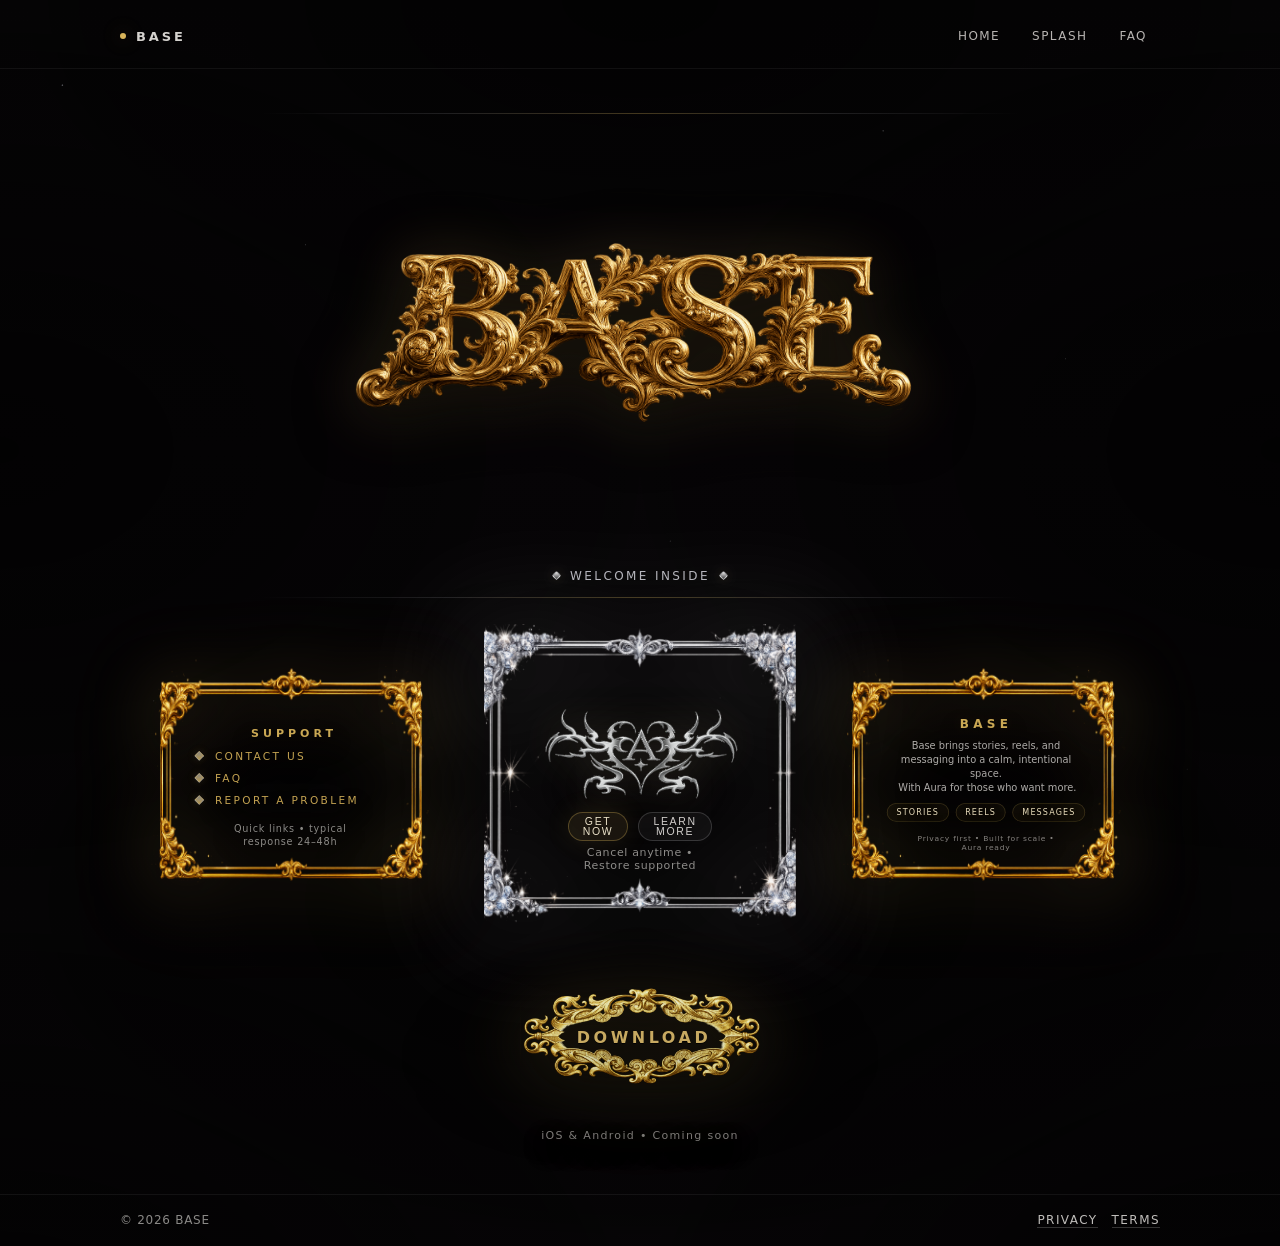
==== commit e7b83bda: "Restore ornate homepage at /app/ with absolute paths" ====
--- a/app/index.html
+++ b/app/index.html
@@ -1,95 +1,222 @@
+<!-- app.html -->
 <!doctype html>
 <html lang="en">
-  <head>
-    <meta charset="UTF-8" />
-    <meta name="viewport" content="width=device-width, initial-scale=1.0" />
-    <title>BASE</title>
-
-    <link rel="stylesheet" href="/styles.css?v=20260126-final4" />
-
-    <!-- Preload (prevents flash / broken icons) -->
-    <link rel="preload" as="image" href="/assets/base/b.png" />
-    <link rel="preload" as="image" href="/assets/base/a.png" />
-    <link rel="preload" as="image" href="/assets/base/s.png" />
-    <link rel="preload" as="image" href="/assets/base/e.png" />
-  </head>
-
-  <body class="preload">
-    <main class="hero">
-      <div class="hero-inner">
-        <div class="logo" aria-label="BASE">
-          <div class="slot" style="--delay:0ms;   --x0:-330px; --x1:-120px; --y:6px;">
-            <img
-              class="glyph"
-              src="/assets/base/b.png"
-              alt="B"
-              width="96"
-              height="96"
-              decoding="async"
-              loading="eager"
-            />
+<head>
+  <meta charset="utf-8" />
+  <meta name="viewport" content="width=device-width, initial-scale=1" />
+  <title>BASE — Inside</title>
+  <link rel="stylesheet" href="/app.css" />
+
+  <!-- ✅ Cursor preload (matches app.css assets) -->
+  <link rel="preload" as="image" href="/assets/cursors/cursor-base-gold-32.png" />
+  <link rel="preload" as="image" href="/assets/cursors/cursor-base-gold-64.png" />
+</head>
+
+<body>
+  <div class="wrap">
+    <header class="top">
+      <div class="top-inner">
+        <!-- ✅ Brand always returns to the gold antique homepage -->
+        <a class="brand" href="/app/" aria-label="BASE Home">
+          <span class="brand-dot" aria-hidden="true"></span>
+          <span class="brand-text">BASE</span>
+        </a>
+
+        <!-- ✅ Nav: HOME stays inside / SPLASH returns to smoke page / FAQ goes to faq -->
+        <nav class="nav" aria-label="Primary">
+          <a href="/app/">HOME</a>
+          <a href="/">SPLASH</a>
+          <a href="./pages/support/faq.html">FAQ</a>
+        </nav>
+      </div>
+    </header>
+
+    <main class="content">
+      <section class="mast">
+        <div class="mast-inner">
+          <div class="orn-rule" aria-hidden="true"></div>
+
+          <div class="wordmark-wrap" aria-label="BASE">
+            <img class="wordmark" src="/assets/base-wordmark.png" alt="BASE" />
           </div>
 
-          <div class="slot" style="--delay:180ms; --x0:-110px; --x1:-40px;">
-            <img
-              class="glyph"
-              src="/assets/base/a.png"
-              alt="a"
-              width="96"
-              height="96"
-              decoding="async"
-              loading="eager"
-            />
+          <div class="subline">
+            <span class="gem" aria-hidden="true"></span>
+            <span class="subline-text">WELCOME INSIDE</span>
+            <span class="gem" aria-hidden="true"></span>
           </div>
 
-          <div class="slot" style="--delay:360ms; --x0:110px;  --x1:40px;">
-            <img
-              class="glyph"
-              src="/assets/base/s.png"
-              alt="S"
-              width="96"
-              height="96"
-              decoding="async"
-              loading="eager"
-            />
+          <div class="orn-rule" aria-hidden="true"></div>
+        </div>
+      </section>
+
+      <div class="grid">
+        <!-- SECTION 01 — Support Links -->
+        <div class="card card--gold">
+          <div class="card-frame" aria-hidden="true"></div>
+
+          <nav class="section01" aria-label="Support links">
+            <ul class="section01-list">
+              <!-- ✅ CONTACT US -->
+              <li>
+                <a
+                  class="section01-a"
+                  href="mailto:support@baseofficial.net?subject=Base%20Support&body=Hi%20Base%20Support%2C%0A%0A%5BWrite%20your%20message%20here%5D%0A%0A---%0AHelpful%20details%20(optional)%3A%0A%E2%80%A2%20Device%3A%20%0A%E2%80%A2%20OS%20version%3A%20%0A%E2%80%A2%20App%20version%3A%20%0A%E2%80%A2%20Account%20email%20(if%20relevant)%3A%0A%0AThanks%2C%0A"
+                >
+                  CONTACT US
+                </a>
+              </li>
+
+              <!-- ✅ FAQ -->
+              <li>
+                <a class="section01-a" href="./pages/support/faq.html">FAQ</a>
+              </li>
+
+              <!-- ✅ REPORT A PROBLEM -->
+              <li>
+                <a
+                  class="section01-a"
+                  href="mailto:support@baseofficial.net?subject=Base%20Bug%20Report&body=Hi%20Base%20Support%2C%0A%0AProblem%3A%0A%5BShort%20summary%5D%0A%0ASteps%20to%20reproduce%3A%0A1.%20%0A2.%20%0A3.%20%0A%0AExpected%3A%0A%0AActual%3A%0A%0A---%0AHelpful%20details%20(optional)%3A%0A%E2%80%A2%20Device%3A%20%0A%E2%80%A2%20OS%20version%3A%20%0A%E2%80%A2%20App%20version%3A%20%0A%E2%80%A2%20Screenshots%2FScreen%20recording%3A%20%0A%0AThanks%2C%0A"
+                >
+                  REPORT A PROBLEM
+                </a>
+              </li>
+            </ul>
+          </nav>
+        </div>
+
+        <!-- 🌑 AURA HERO -->
+        <div class="card card--diamond card--aura" id="auraCard">
+          <div class="card-frame" aria-hidden="true"></div>
+
+          <div class="aura-hero">
+            <div class="aura-mark-wrap" aria-hidden="true">
+              <img
+                class="aura-mark"
+                src="/assets/aura/aura-mark.png"
+                alt="Aura"
+                onerror="this.style.display='none'"
+              />
+            </div>
+
+            <div class="aura-actions">
+              <button class="btn btn--primary" id="auraGetNow" type="button">
+                GET NOW
+              </button>
+              <button class="btn btn--ghost" id="auraLearnMore" type="button">
+                LEARN MORE
+              </button>
+            </div>
+
+            <div class="aura-footnote">
+              Cancel anytime • Restore supported
+            </div>
           </div>
-
-          <div class="slot" style="--delay:540ms; --x0:318px;  --x1:108px; --s:1.065;">
-            <img
-              class="glyph"
-              src="/assets/base/e.png"
-              alt="E"
-              width="96"
-              height="96"
-              decoding="async"
-              loading="eager"
-            />
-          </div>
-        </div>
-
-        <!-- ✅ IMPORTANT: use /app/ (folder URL) to avoid iOS Safari redirect loops -->
-        <a class="cta" href="/app/">Get Started</a>
+        </div>
+
+        <!-- SECTION 03 — Base Platform -->
+        <div class="card card--gold">
+          <div class="card-frame" aria-hidden="true"></div>
+
+          <section class="section03" aria-label="Base platform overview">
+            <div class="section03-eyebrow">BASE</div>
+
+            <p class="section03-copy">
+              Base brings stories, reels, and messaging into a calm, intentional space.
+              <span class="section03-keep">With Aura for those who want more.</span>
+            </p>
+
+            <div class="section03-pills">
+              <span class="section03-pill">STORIES</span>
+              <span class="section03-pill">REELS</span>
+              <span class="section03-pill">MESSAGES</span>
+            </div>
+
+            <div class="section03-foot">
+              Privacy first • Built for scale • Aura ready
+            </div>
+          </section>
+        </div>
+      </div>
+
+      <!-- DOWNLOAD -->
+      <div class="download-wrap" aria-label="Download Base">
+        <a
+          class="download-btn"
+          href="https://baseofficial.net"
+          target="_blank"
+          rel="noopener noreferrer"
+          id="downloadBaseBtn"
+        >
+          <span class="download-label">DOWNLOAD BASE</span>
+        </a>
+
+        <div class="download-sub">
+          iOS & Android • Coming soon
+        </div>
       </div>
     </main>
 
-    <!-- 🔑 Hide glyphs until ALL images are truly loaded -->
-    <script>
-      (function () {
-        const images = Array.from(document.querySelectorAll(".glyph"));
-
-        const waitForImg = (img) => {
-          if (img.complete && img.naturalWidth > 0) return Promise.resolve();
-          if (img.decode) return img.decode().catch(() => {});
-          return new Promise((resolve) => {
-            img.onload = img.onerror = resolve;
-          });
-        };
-
-        Promise.all(images.map(waitForImg)).then(() => {
-          document.body.classList.add("ready");
-          document.body.classList.remove("preload");
-        });
-      })();
-    </script>
-  </body>
+    <footer class="footer">
+      <div class="footer-inner">
+        <div class="fine">© <span id="y"></span> BASE</div>
+        <div class="links">
+          <a href="./privacy.html">PRIVACY</a>
+          <a href="./terms.html">TERMS</a>
+        </div>
+      </div>
+    </footer>
+  </div>
+
+  <script>
+    document.getElementById("y").textContent = new Date().getFullYear();
+
+    // ✅ Modal wiring (null-safe)
+    const modal = document.getElementById("auraModal");
+    const learnMore = document.getElementById("auraLearnMore");
+    const closeBtn = document.getElementById("auraClose");
+    const getNow = document.getElementById("auraGetNow");
+    const modalGet = document.getElementById("auraModalGet");
+
+    function openModal() {
+      if (!modal) return;
+      modal.classList.add("is-open");
+      modal.setAttribute("aria-hidden", "false");
+    }
+
+    function closeModal() {
+      if (!modal) return;
+      modal.classList.remove("is-open");
+      modal.setAttribute("aria-hidden", "true");
+    }
+
+    if (learnMore) learnMore.addEventListener("click", openModal);
+    if (closeBtn) closeBtn.addEventListener("click", closeModal);
+
+    if (modal) {
+      modal.addEventListener("click", (e) => {
+        if (e.target && e.target.dataset && e.target.dataset.close) closeModal();
+      });
+    }
+
+    // ✅ AURA buttons (placeholder)
+    if (getNow) {
+      getNow.addEventListener("click", () =>
+        alert("GET NOW → wire to paywall next")
+      );
+    }
+
+    if (modalGet) {
+      modalGet.addEventListener("click", () =>
+        alert("GET AURA → wire to paywall next")
+      );
+    }
+
+    window.addEventListener("keydown", (e) => {
+      if (e.key === "Escape" && modal && modal.classList.contains("is-open")) {
+        closeModal();
+      }
+    });
+  </script>
+</body>
 </html>
--- a/app.css
+++ b/app.css
@@ -0,0 +1,1114 @@
+/* app.css */
+:root{
+  /* Core */
+  --bg:#070507;
+  --ink:#0f0607;
+  --text: rgba(245,242,238,.94);
+  --soft: rgba(245,242,238,.74);
+
+  /* Metals + gems */
+  --gold: #d7b35a;
+  --gold2: rgba(215,179,90,.38);
+
+  --silver: rgba(235,235,245,.86);
+  --silver2: rgba(235,235,245,.30);
+
+  --ruby: #b41b2a;
+  --ruby2: rgba(180,27,42,.32);
+
+  /* Layout */
+  --max: 1040px;
+
+  /* ✅ Frame paths (PNGs) */
+  --frame-gold: url("./assets/frames/frame-gold-full.png");
+  --frame-diamond: url("./assets/frames/frame-diamond-full.png");
+  --frame-download: url("./assets/frames/download-frame-gold.png");
+
+  /* ✅ Cursor assets (Chrome-safe sizes) */
+  --cursor-gold-32: url("./assets/cursors/cursor-base-gold-32.png");
+  --cursor-gold-64: url("./assets/cursors/cursor-base-gold-64.png");
+
+  /* ✅ Aura icon tuning */
+  --aura-scale: 1.38;
+  --aura-nudge-x: 0px;
+
+  /* ✅ Section 01 grey microcopy nudge (left = negative) */
+  --section01-micro-nudge-x: -4px;
+
+  /* ✅ Section 03 fit + alignment + size */
+  --section03-scale: .82;
+  --section03-nudge-y: -10px;
+
+  /* ✅ IMPORTANT: compensate eyebrow size so it matches SUPPORT after scaling */
+  --section03-eyebrow-size: 14.65px; /* 14.65 * .82 ≈ 12px */
+
+  /* ✅ DOWNLOAD text optical centering (PNG is slightly off-center) */
+  --download-text-nudge-x: 4px;
+  --download-text-nudge-y: -1px;
+}
+
+*{ box-sizing:border-box; }
+html,body{ height:100%; }
+
+/* =========================
+   ✅ ORNATE GOLD CURSOR (GLOBAL)
+   ========================= */
+html, body{
+  cursor:
+    -webkit-image-set(
+      var(--cursor-gold-32) 1x,
+      var(--cursor-gold-64) 2x
+    ) 2 2,
+    auto;
+}
+
+/* Clickable pointer feedback */
+a, button, [role="button"], .btn, .download-btn, .section01-a{
+  cursor:
+    -webkit-image-set(
+      var(--cursor-gold-32) 1x,
+      var(--cursor-gold-64) 2x
+    ) 2 2,
+    pointer;
+}
+
+/* Text cursor where typing happens */
+input, textarea, [contenteditable="true"]{
+  cursor: text;
+}
+
+/* =========================
+   ✅ GLOBAL LINK RESET
+   ========================= */
+a,
+a:visited,
+a:hover,
+a:active,
+a:focus{
+  color: inherit;
+  text-decoration: none;
+  outline: none;
+}
+a{ -webkit-text-fill-color: currentColor; }
+
+body{
+  margin:0;
+  color:var(--text);
+  font-family: ui-sans-serif, system-ui, -apple-system, Segoe UI, Roboto, Helvetica, Arial;
+
+  background:
+    radial-gradient(1200px 820px at 0% 50%, rgba(0,0,0,.66), transparent 60%),
+    radial-gradient(1200px 820px at 100% 50%, rgba(0,0,0,.66), transparent 60%),
+    radial-gradient(1200px 640px at 50% 0%, rgba(0,0,0,.56), transparent 60%),
+    radial-gradient(1200px 640px at 50% 100%, rgba(0,0,0,.56), transparent 60%),
+    linear-gradient(180deg, #050405 0%, #070507 50%, #050405 100%);
+  overflow-x:hidden;
+}
+
+/* ✨ Diamond dust (background only) */
+body::before{
+  content:"";
+  position:fixed;
+  inset:-120px;
+  pointer-events:none;
+  background:
+    radial-gradient(2px 2px at 12% 18%, var(--silver), transparent 60%),
+    radial-gradient(1.5px 1.5px at 28% 32%, rgba(235,235,245,.45), transparent 60%),
+    radial-gradient(2px 2px at 66% 22%, rgba(235,235,245,.48), transparent 60%),
+    radial-gradient(1.5px 1.5px at 78% 42%, rgba(235,235,245,.38), transparent 60%),
+    radial-gradient(2px 2px at 52% 58%, rgba(235,235,245,.28), transparent 60%),
+    radial-gradient(2px 2px at 18% 72%, rgba(235,235,245,.22), transparent 60%),
+    radial-gradient(1.5px 1.5px at 86% 78%, rgba(235,235,245,.20), transparent 60%);
+  opacity:.52;
+  filter: blur(.2px);
+  animation: twinkle 6s ease-in-out infinite;
+}
+
+@keyframes twinkle{
+  0%,100%{ opacity:.40; transform: translateY(0); }
+  50%{ opacity:.70; transform: translateY(-6px); }
+}
+
+.wrap{
+  min-height:100vh;
+  display:flex;
+  flex-direction:column;
+}
+
+/* ===== Top bar ===== */
+.top{
+  position:sticky;
+  top:0;
+  z-index:10;
+  padding:18px 18px 14px;
+
+  backdrop-filter: none !important;
+  -webkit-backdrop-filter: none !important;
+  background: transparent !important;
+  border-bottom: 1px solid rgba(255,255,255,.06);
+}
+
+.top-inner{
+  max-width:var(--max);
+  margin:0 auto;
+  display:flex;
+  align-items:center;
+  justify-content:space-between;
+  gap:12px;
+}
+
+.brand{
+  display:flex;
+  align-items:center;
+  gap:10px;
+  text-decoration:none;
+}
+
+.brand-dot{
+  width:6px;height:6px;border-radius:999px;
+  background: var(--gold);
+  box-shadow: 0 0 20px var(--gold2);
+}
+
+.brand-text{
+  font-weight:700;
+  letter-spacing:.22em;
+  font-size:13px;
+  color:var(--text);
+  opacity:.92;
+}
+
+.nav{
+  display:flex;
+  gap:6px;
+  flex-wrap:wrap;
+  justify-content:flex-end;
+}
+
+.nav a{
+  color:var(--soft);
+  text-decoration:none;
+  font-size:12px;
+  letter-spacing:.12em;
+  padding:10px 12px;
+  border-radius:12px;
+  transition: all .15s ease;
+  border:1px solid transparent;
+}
+
+.nav a:hover{
+  color:var(--text);
+  background: rgba(255,255,255,.05);
+  border-color: rgba(255,255,255,.10);
+}
+
+/* ===== Content ===== */
+.content{
+  max-width:var(--max);
+  width:100%;
+  margin:0 auto;
+  padding:34px 18px 30px;
+  flex:1;
+}
+
+.content, .mast, .grid, .wrap{
+  background: transparent !important;
+  backdrop-filter: none !important;
+  -webkit-backdrop-filter: none !important;
+  box-shadow: none !important;
+}
+
+/* ===== Mast / Wordmark ===== */
+.mast{
+  margin: 10px auto 26px;
+}
+
+.mast-inner{
+  display:flex;
+  flex-direction:column;
+  align-items:center;
+  gap:14px;
+}
+
+.wordmark-wrap{
+  display:flex;
+  justify-content:center;
+}
+
+.wordmark{
+  width: min(640px, 86vw);
+  height: auto;
+  filter:
+    drop-shadow(0 12px 30px rgba(0,0,0,.6))
+    drop-shadow(0 0 26px rgba(215,179,90,.18));
+}
+
+.orn-rule{
+  width:min(760px, 92vw);
+  height:1px;
+  background: linear-gradient(
+    90deg,
+    transparent,
+    rgba(235,235,245,.12),
+    rgba(215,179,90,.30),
+    rgba(235,235,245,.12),
+    transparent
+  );
+  box-shadow: 0 0 22px rgba(235,235,245,.12);
+}
+
+.subline{
+  display:flex;
+  align-items:center;
+  gap:10px;
+}
+
+.subline-text{
+  color: rgba(235,235,245,.76);
+  letter-spacing:.20em;
+  font-size:12px;
+  text-transform: uppercase;
+}
+
+.gem{
+  width:7px;
+  height:7px;
+  border-radius:2px;
+  transform: rotate(45deg);
+  background: linear-gradient(135deg, rgba(255,255,255,.95), rgba(255,255,255,.18));
+  box-shadow:
+    0 0 18px rgba(235,235,245,.22),
+    0 0 12px rgba(215,179,90,.14);
+  border:1px solid rgba(255,255,255,.22);
+}
+
+/* ===== Frames-only grid ===== */
+.grid{
+  margin-top:26px;
+  display:grid;
+  grid-template-columns: repeat(3, minmax(0, 1fr));
+  gap:34px;
+  align-items:stretch;
+}
+
+.card{
+  position:relative;
+  border:none;
+  background: transparent;
+  border-radius: 22px;
+
+  height: 305px;
+  padding: 92px 72px 56px;
+
+  overflow: visible;
+  transition: transform .18s ease, filter .18s ease;
+}
+
+.card:hover{
+  transform: translateY(-3px);
+  filter: brightness(1.06);
+}
+
+.card-frame{
+  position:absolute;
+  inset:0;
+  pointer-events:none;
+  background-repeat:no-repeat;
+  background-position:center;
+  background-size: 118% 118%;
+  opacity:1;
+  transform: translateZ(0);
+  z-index:0;
+}
+
+.card--gold .card-frame{
+  background-image: var(--frame-gold);
+  filter:
+    drop-shadow(0 18px 30px rgba(0,0,0,.55))
+    drop-shadow(0 0 34px rgba(215,179,90,.30));
+  animation: goldPulse 3.2s ease-in-out infinite;
+}
+
+@keyframes goldPulse{
+  0%,100%{
+    filter:
+      drop-shadow(0 18px 30px rgba(0,0,0,.55))
+      drop-shadow(0 0 18px rgba(215,179,90,.18));
+  }
+  50%{
+    filter:
+      drop-shadow(0 18px 30px rgba(0,0,0,.55))
+      drop-shadow(0 0 54px rgba(215,179,90,.40));
+  }
+}
+
+.card--diamond{
+  height: 305px;
+  padding: 76px 84px 72px;
+}
+
+.card--diamond .card-frame{
+  background-image: var(--frame-diamond);
+  filter:
+    drop-shadow(0 18px 30px rgba(0,0,0,.55))
+    drop-shadow(0 0 58px rgba(255,255,255,.34));
+  animation: diamondGlow 2.6s ease-in-out infinite;
+}
+
+@keyframes diamondGlow{
+  0%,100%{
+    filter:
+      drop-shadow(0 18px 30px rgba(0,0,0,.55))
+      drop-shadow(0 0 34px rgba(255,255,255,.22));
+  }
+  50%{
+    filter:
+      drop-shadow(0 18px 30px rgba(0,0,0,.55))
+      drop-shadow(0 0 92px rgba(255,255,255,.46));
+  }
+}
+
+.card--diamond::after{
+  content:"";
+  position:absolute;
+  inset:-26px;
+  pointer-events:none;
+  background:
+    radial-gradient(2px 2px at 18% 20%, rgba(255,255,255,.70), transparent 62%),
+    radial-gradient(1.5px 1.5px at 72% 28%, rgba(255,255,255,.55), transparent 62%),
+    radial-gradient(2px 2px at 82% 70%, rgba(255,255,255,.48), transparent 62%),
+    radial-gradient(1.5px 1.5px at 30% 78%, rgba(255,255,255,.38), transparent 62%);
+  opacity:.20;
+  animation: sparkle 3.6s ease-in-out infinite;
+  z-index:1;
+}
+
+@keyframes sparkle{
+  0%,100%{ opacity:.12; transform: translateY(0); }
+  50%{ opacity:.28; transform: translateY(-6px); }
+}
+
+/* =========================
+   ✅ DOWNLOAD (gold + optical dead center)
+   ========================= */
+.download-wrap{
+  width:100%;
+  display:flex;
+  flex-direction:column;
+  align-items:center;
+  justify-content:center;
+  margin-top: clamp(18px, 2.6vw, 30px);
+  margin-bottom: clamp(10px, 2.2vw, 22px);
+}
+
+.download-btn{
+  position:relative;
+  display:grid;
+  place-items:center;
+
+  width: min(760px, calc(100% - 28px));
+  height: clamp(120px, 14vw, 160px);
+
+  background-image: var(--frame-download);
+  background-repeat:no-repeat;
+  background-position:center;
+  background-size: contain;
+
+  cursor:pointer;
+  -webkit-tap-highlight-color: transparent;
+
+  transform: translateZ(0);
+  transition: transform .18s ease, filter .18s ease;
+
+  filter:
+    saturate(.82)
+    brightness(.95)
+    contrast(1.06)
+    drop-shadow(0 18px 30px rgba(0,0,0,.62))
+    drop-shadow(0 0 28px rgba(215,179,90,.20));
+}
+
+/* ✅ subtle inner depth (kept, behind text) */
+.download-btn::after{
+  content:"";
+  position:absolute;
+  inset: 18% 16%;
+  border-radius: 999px;
+  background: radial-gradient(
+    60% 120% at 50% 50%,
+    rgba(0,0,0,.22),
+    rgba(0,0,0,0) 72%
+  );
+  pointer-events:none;
+  opacity:.55;
+  z-index:0;
+}
+
+/* ✅ REAL label: always gold + optical centering via vars */
+.download-btn::before{
+  content:"DOWNLOAD";
+  position:absolute;
+  inset:0;
+  display:flex;
+  align-items:center;
+  justify-content:center;
+  pointer-events:none;
+  z-index:1;
+
+  font-weight: 900;
+  letter-spacing: .22em;
+  text-transform: uppercase;
+  font-size: clamp(13px, 1.25vw, 18px);
+
+  color: rgba(215,179,90,.98);
+  text-shadow:
+    0 1px 0 rgba(0,0,0,.72),
+    0 14px 34px rgba(0,0,0,.72),
+    0 0 26px rgba(215,179,90,.14);
+
+  transform: translate(var(--download-text-nudge-x), var(--download-text-nudge-y));
+}
+
+/* ✅ nuke HTML label so it can’t tint/shift */
+.download-label{ display:none !important; }
+
+.download-btn:hover{
+  transform: translateY(-2px);
+  filter:
+    saturate(.86)
+    brightness(.98)
+    contrast(1.07)
+    drop-shadow(0 18px 30px rgba(0,0,0,.62))
+    drop-shadow(0 0 56px rgba(215,179,90,.28));
+}
+
+.download-btn:active{
+  transform: translateY(0px) scale(.992);
+  filter:
+    saturate(.80)
+    brightness(.92)
+    contrast(1.05)
+    drop-shadow(0 16px 28px rgba(0,0,0,.62))
+    drop-shadow(0 0 22px rgba(215,179,90,.16));
+}
+
+.download-btn:focus-visible{
+  outline:none;
+  filter:
+    saturate(.88)
+    brightness(.98)
+    contrast(1.08)
+    drop-shadow(0 18px 30px rgba(0,0,0,.62))
+    drop-shadow(0 0 72px rgba(215,179,90,.30));
+}
+
+.download-sub{
+  margin-top: 10px;
+  font-size: 11px;
+  letter-spacing: .12em;
+  color: rgba(245,242,238,.52);
+  text-shadow: 0 10px 24px rgba(0,0,0,.68);
+}
+
+/* =========================
+   SECTION 01 — Support Links
+   ========================= */
+
+.section01{
+  position:relative;
+  z-index:2;
+  height:100%;
+  width:100%;
+
+  display:flex;
+  flex-direction:column;
+  align-items:center;
+  justify-content:center;
+
+  padding: 10px 0 12px;
+
+  transform: translateY(-6px) scale(.92);
+  transform-origin: center;
+
+  text-align:center;
+}
+
+.section01::before{
+  content:"SUPPORT";
+  display:block;
+  margin: 0 0 10px;
+  font-size:12px;
+  font-weight:800;
+  letter-spacing:.36em;
+  text-transform: uppercase;
+  color: rgba(215,179,90,.96);
+  text-shadow:
+    0 0 22px rgba(215,179,90,.18),
+    0 12px 28px rgba(0,0,0,.74);
+  opacity:.98;
+}
+
+.section01::after{
+  content:"Quick links • typical response 24–48h";
+  display:block;
+
+  margin: 18px auto 0;
+  width: 100%;
+  text-align:center;
+
+  max-width: 24ch;
+
+  line-height: 1.25;
+  font-size:10.5px;
+  letter-spacing:.08em;
+  color: rgba(245,242,238,.56);
+  text-shadow: 0 10px 24px rgba(0,0,0,.68);
+
+  transform: translateX(var(--section01-micro-nudge-x));
+}
+
+.section01 .section01-list{
+  list-style:none;
+  margin:0;
+  padding:0;
+
+  display:flex;
+  flex-direction:column;
+  gap:10px;
+
+  width: 220px;
+  position:relative;
+  z-index:3;
+  text-align:left;
+}
+
+.section01 .section01-list li{
+  display:grid;
+  grid-template-columns: 14px 1fr;
+  align-items:center;
+  column-gap:10px;
+}
+
+.section01 .section01-list li::before{
+  content:"";
+  width:6px;
+  height:6px;
+  border-radius:1px;
+  transform: rotate(45deg);
+  justify-self:center;
+
+  background: linear-gradient(135deg, rgba(255,255,255,.55), rgba(215,179,90,.92));
+  box-shadow:
+    0 0 14px rgba(215,179,90,.18),
+    0 0 10px rgba(255,255,255,.08);
+  border: 1px solid rgba(255,255,255,.16);
+  opacity:.92;
+  transition: transform .15s ease, opacity .15s ease, box-shadow .15s ease;
+}
+
+.section01 .section01-list a,
+.section01 .section01-list a:link,
+.section01 .section01-list a:visited,
+.section01 .section01-list a:hover,
+.section01 .section01-list a:active,
+.section01 .section01-list a:focus{
+  color: rgba(215,179,90,.92) !important;
+  -webkit-text-fill-color: rgba(215,179,90,.92) !important;
+  text-decoration:none !important;
+
+  font-size:11.5px;
+  letter-spacing:.22em;
+  text-transform: uppercase;
+
+  opacity:.98;
+  text-shadow:
+    0 0 16px rgba(215,179,90,.16),
+    0 10px 24px rgba(0,0,0,.68);
+
+  transition: opacity .15s ease, text-shadow .15s ease, color .15s ease;
+}
+
+.section01 .section01-list a:hover{
+  color: rgba(255,242,205,.98) !important;
+  -webkit-text-fill-color: rgba(255,242,205,.98) !important;
+  opacity:1;
+  text-shadow:
+    0 0 24px rgba(215,179,90,.34),
+    0 12px 28px rgba(0,0,0,.72);
+}
+
+.section01 .section01-list li:hover::before{
+  opacity:1;
+  transform: rotate(45deg) scale(1.08);
+  box-shadow:
+    0 0 22px rgba(215,179,90,.30),
+    0 0 14px rgba(255,255,255,.12);
+}
+
+.section01 .section01-list::after{
+  content: none !important;
+  display: none !important;
+}
+
+/* =========================
+   SECTION 03 — Base Platform
+   ========================= */
+
+.section03{
+  position:relative;
+  z-index:2;
+  height:100%;
+  width:100%;
+
+  display:flex;
+  flex-direction:column;
+  align-items:center;
+  justify-content:center;
+  text-align:center;
+
+  padding: 0;
+
+  transform: translateY(var(--section03-nudge-y)) scale(var(--section03-scale));
+  transform-origin: center;
+
+  max-width: 100%;
+}
+
+.section03-eyebrow{
+  font-size: var(--section03-eyebrow-size);
+  font-weight:800;
+  letter-spacing:.36em;
+  text-transform: uppercase;
+  color: rgba(215,179,90,.96);
+  text-shadow:
+    0 0 22px rgba(215,179,90,.18),
+    0 12px 28px rgba(0,0,0,.74);
+  opacity:.98;
+  margin: 0 0 10px;
+}
+
+.section03-copy{
+  margin:0 0 10px;
+  max-width: 28ch;
+  font-size:12px;
+  line-height:1.42;
+  color: rgba(245,242,238,.70);
+  text-shadow: 0 12px 28px rgba(0,0,0,.70);
+}
+
+.section03-keep{ white-space:nowrap; }
+
+.section03-pills{
+  display:flex;
+  gap:8px;
+  justify-content:center;
+  margin-bottom:8px;
+}
+
+.section03-pill{
+  display:inline-flex;
+  align-items:center;
+  justify-content:center;
+
+  font-size:9.8px;
+  letter-spacing:.14em;
+  text-transform: uppercase;
+
+  padding:5px 11px;
+  border-radius:999px;
+
+  border: 1px solid rgba(215,179,90,.20);
+  background: rgba(215,179,90,.05);
+  color: rgba(255,242,205,.90);
+
+  text-shadow: 0 10px 24px rgba(0,0,0,.70);
+}
+
+.section03-foot{
+  margin-top: 7px;
+  font-size:9.2px;
+  letter-spacing:.10em;
+  color: rgba(245,242,238,.52);
+  text-shadow: 0 10px 24px rgba(0,0,0,.68);
+  line-height:1.15;
+  max-width: 30ch;
+}
+
+/* =========================
+   ✅ AURA HERO (middle diamond)
+   ========================= */
+.card--aura{ text-align:center; }
+
+.aura-hero{
+  position:relative;
+  z-index:2;
+  height:100%;
+  width:100%;
+  display:flex;
+  flex-direction:column;
+  align-items:center;
+  justify-content:flex-start;
+  gap:10px;
+  padding: 4px 0 0;
+}
+.aura-hero::before{ content:none !important; }
+
+.aura-mark-wrap{
+  width:100%;
+  height: 132px;
+  display:flex;
+  align-items:center;
+  justify-content:center;
+  margin-top: -2px;
+  animation: auraFloat 3.2s ease-in-out infinite;
+}
+
+.aura-mark{
+  display:block;
+  height: 100%;
+  width: auto;
+  max-width: 100%;
+  object-fit: contain;
+
+  transform: translateX(var(--aura-nudge-x)) scale(var(--aura-scale));
+  transform-origin: center;
+
+  filter:
+    drop-shadow(0 26px 60px rgba(0,0,0,.72))
+    drop-shadow(0 0 14px rgba(255,255,255,.10))
+    drop-shadow(0 0 14px rgba(215,179,90,.10));
+}
+
+@keyframes auraFloat{
+  0%,100%{ transform: translateY(0); opacity: .98; }
+  50%{ transform: translateY(-6px); opacity: 1; }
+}
+
+.aura-title{ display:none; }
+
+.aura-actions{
+  display:flex;
+  gap:10px;
+  margin-top: -22px;
+  margin-bottom: 14px;
+  width:100%;
+  justify-content:center;
+}
+
+.btn{
+  appearance:none;
+  border:1px solid rgba(255,255,255,.14);
+  background: transparent;
+  color: rgba(245,242,238,.90);
+
+  font-size:10.5px;
+  letter-spacing:.16em;
+
+  padding:3px 12px;
+  line-height:1;
+
+  border-radius:999px;
+  cursor:pointer;
+  transition: transform .15s ease, filter .15s ease, background .15s ease, border-color .15s ease;
+  text-transform: uppercase;
+}
+
+.btn:hover{ transform: translateY(-1px); filter: brightness(1.08); }
+
+.btn--primary{
+  border-color: rgba(215,179,90,.34);
+  background: rgba(215,179,90,.10);
+  color: rgba(255,246,220,.96);
+  box-shadow: 0 0 26px rgba(215,179,90,.12);
+}
+
+.btn--ghost{
+  border-color: rgba(235,235,245,.18);
+  background: rgba(255,255,255,.04);
+}
+
+.aura-footnote{
+  margin-top: 0;
+  font-size:11px;
+  letter-spacing:.06em;
+  line-height: 1.15;
+  color: rgba(245,242,238,.56);
+  position: relative;
+  top: -18px;
+}
+
+/* =========================
+   ✅ Learn More Modal
+   ========================= */
+.modal{
+  position:fixed;
+  inset:0;
+  display:none;
+  z-index:50;
+}
+.modal.is-open{ display:block; }
+
+.modal-backdrop{
+  position:absolute;
+  inset:0;
+  background: rgba(0,0,0,.62);
+}
+
+.modal-panel{
+  position:absolute;
+  left:50%;
+  top:50%;
+  transform: translate(-50%, -50%);
+  width: min(560px, calc(100vw - 32px));
+  border-radius: 22px;
+  border: 1px solid rgba(255,255,255,.10);
+  background: linear-gradient(180deg, rgba(16,12,14,.92), rgba(10,8,10,.92));
+  box-shadow:
+    0 26px 80px rgba(0,0,0,.75),
+    0 0 42px rgba(215,179,90,.10);
+  padding:16px;
+}
+
+.modal-top{
+  display:flex;
+  align-items:center;
+  justify-content:space-between;
+  padding:6px 6px 10px;
+  border-bottom: 1px solid rgba(255,255,255,.08);
+}
+
+.modal-title{
+  display:flex;
+  align-items:center;
+  gap:10px;
+  font-weight:900;
+  letter-spacing:.18em;
+  font-size:12px;
+}
+
+.modal-mark{
+  width:22px;
+  height:22px;
+  object-fit:contain;
+  filter: drop-shadow(0 0 18px rgba(215,179,90,.18));
+}
+
+.icon-btn{
+  appearance:none;
+  border:none;
+  background: transparent;
+  color: rgba(245,242,238,.86);
+  font-size:16px;
+  cursor:pointer;
+  padding:8px 10px;
+  border-radius:12px;
+  transition: background .15s ease;
+}
+.icon-btn:hover{ background: rgba(255,255,255,.06); }
+
+.perk-list{
+  padding:14px 6px 6px;
+  display:flex;
+  flex-direction:column;
+  gap:12px;
+}
+
+.perk{
+  display:flex;
+  gap:12px;
+  align-items:flex-start;
+}
+
+.perk-dot{
+  width:10px;height:10px;
+  border-radius:999px;
+  margin-top:5px;
+  background: rgba(215,179,90,.92);
+  box-shadow: 0 0 22px rgba(215,179,90,.22);
+}
+
+.perk-name{
+  font-weight:800;
+  font-size:13px;
+  letter-spacing:.02em;
+}
+
+.perk-desc{
+  font-size:12.5px;
+  color: rgba(245,242,238,.70);
+  margin-top:2px;
+  line-height:1.4;
+}
+
+.modal-actions{
+  display:flex;
+  justify-content:flex-end;
+  gap:10px;
+  padding:12px 6px 4px;
+  border-top: 1px solid rgba(255,255,255,.08);
+  margin-top:10px;
+}
+
+/* ===== Footer ===== */
+.footer{
+  padding:18px;
+  border-top:1px solid rgba(255,255,255,.06);
+  background: transparent !important;
+  backdrop-filter: none !important;
+  -webkit-backdrop-filter: none !important;
+}
+
+.footer-inner{
+  max-width:var(--max);
+  margin:0 auto;
+  display:flex;
+  justify-content:space-between;
+  flex-wrap:wrap;
+  gap:10px;
+}
+
+.fine{
+  color:rgba(245,242,238,.56);
+  font-size:12px;
+  letter-spacing:.06em;
+}
+
+.links{
+  display:flex;
+  gap:14px;
+}
+
+.links a{
+  color:rgba(245,242,238,.78);
+  text-decoration:none;
+  font-size:12px;
+  letter-spacing:.12em;
+  border-bottom:1px solid rgba(245,242,238,.20);
+}
+
+.links a:hover{
+  color:var(--text);
+  border-bottom-color: rgba(215,179,90,.45);
+}
+
+/* ✅ Tablet / small screens */
+@media (max-width: 980px){
+  .grid{ grid-template-columns: 1fr; gap:24px; }
+
+  .card{
+    height: auto;
+    min-height: 285px;
+    padding: 84px 58px 52px;
+  }
+
+  .card--diamond{
+    height: auto;
+    padding: 74px 64px 70px;
+  }
+
+  .card-frame{ background-size: 120% 120%; }
+
+  .aura-actions{ flex-direction:column; }
+  .btn{ width:100%; }
+
+  .section01{ transform: translateY(-4px) scale(.94); }
+  .section01 .section01-list{ width: 240px; }
+
+  :root{
+    --aura-scale: 1.28;
+    --aura-nudge-x: 0px;
+    --section01-micro-nudge-x: -3px;
+
+    --section03-scale: .92;
+    --section03-nudge-y: -6px;
+    --section03-eyebrow-size: 13.05px;
+
+    --download-text-nudge-x: 8px;
+    --download-text-nudge-y: -1px;
+  }
+
+  .download-btn{
+    width: min(660px, calc(100% - 28px));
+    height: clamp(112px, 18vw, 150px);
+  }
+}
+
+/* ✅ Phones (big fix: padding + nav + frame sizing) */
+@media (max-width: 680px){
+  .top{ padding: 14px 14px 12px; }
+  .top-inner{ align-items:flex-start; }
+  .nav a{ padding: 8px 10px; font-size: 11px; }
+
+  .content{ padding: 22px 14px 24px; }
+
+  .mast{ margin: 6px auto 18px; }
+  .wordmark{ width: min(560px, 92vw); }
+  .orn-rule{ width: min(680px, 94vw); }
+
+  .grid{ gap: 18px; margin-top: 18px; }
+
+  .card{
+    padding: 74px 34px 44px;
+    min-height: 270px;
+  }
+  .card--diamond{
+    padding: 66px 38px 54px;
+  }
+  .card-frame{ background-size: 132% 128%; }
+
+  .section01 .section01-list{
+    width: min(260px, 78vw);
+  }
+
+  .section03-pills{
+    flex-wrap: wrap;
+    row-gap: 8px;
+  }
+
+  .download-btn{
+    width: min(620px, calc(100% - 18px));
+    height: clamp(104px, 22vw, 140px);
+  }
+
+  :root{
+    --aura-scale: 1.20;
+    --section03-scale: .96;
+    --section03-nudge-y: -4px;
+    --section03-eyebrow-size: 12.5px;
+  }
+}
+
+/* ✅ Tiny phones */
+@media (max-width: 420px){
+  .card{ padding: 70px 26px 42px; }
+  .card--diamond{ padding: 62px 28px 50px; }
+  .card-frame{ background-size: 138% 132%; }
+
+  .section01{ transform: translateY(-2px) scale(.98); }
+  .section01 .section01-list{ width: min(260px, 82vw); }
+
+  :root{
+    --aura-scale: 1.16;
+    --section01-micro-nudge-x: -2px;
+
+    --section03-scale: .98;
+    --section03-nudge-y: -3px;
+    --section03-eyebrow-size: 12.25px;
+
+    --download-text-nudge-x: 8px;
+    --download-text-nudge-y: -1px;
+  }
+
+  .download-btn{
+    width: min(560px, calc(100% - 16px));
+    height: clamp(98px, 26vw, 132px);
+  }
+}
+
+/* 🚨 absolute guarantee: nothing can create a glass slab */
+body *,
+body *::before,
+body *::after{
+  backdrop-filter: none !important;
+  -webkit-backdrop-filter: none !important;
+}
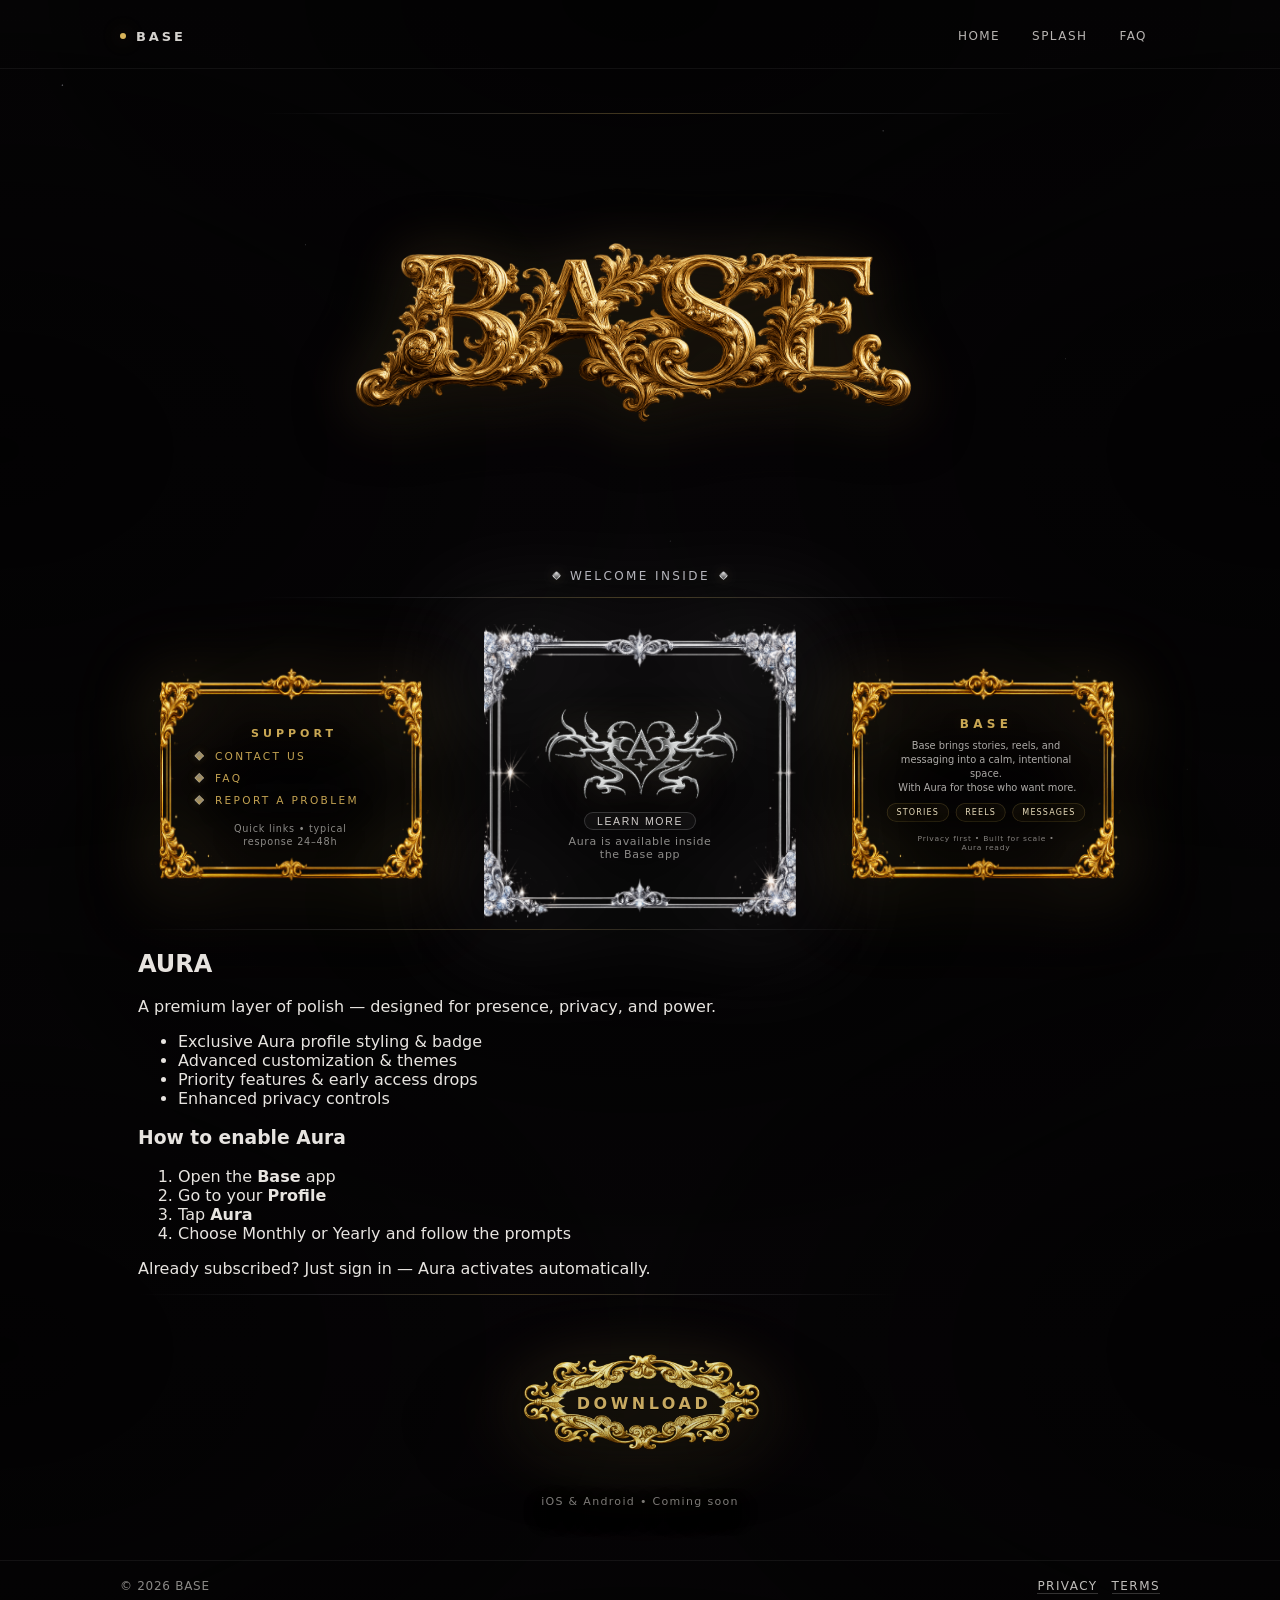
==== commit 58c1b4ba: "Aura: remove Get Now, add Learn More section" ====
--- a/app/index.html
+++ b/app/index.html
@@ -1,4 +1,4 @@
-<!-- app.html -->
+<!-- app/index.html -->
 <!doctype html>
 <html lang="en">
 <head>
@@ -26,7 +26,7 @@
         <nav class="nav" aria-label="Primary">
           <a href="/app/">HOME</a>
           <a href="/">SPLASH</a>
-          <a href="./pages/support/faq.html">FAQ</a>
+          <a href="/pages/support/faq.html">FAQ</a>
         </nav>
       </div>
     </header>
@@ -69,7 +69,7 @@
 
               <!-- ✅ FAQ -->
               <li>
-                <a class="section01-a" href="./pages/support/faq.html">FAQ</a>
+                <a class="section01-a" href="/pages/support/faq.html">FAQ</a>
               </li>
 
               <!-- ✅ REPORT A PROBLEM -->
@@ -99,17 +99,15 @@
               />
             </div>
 
+            <!-- ✅ Only Learn More (no Get Now) -->
             <div class="aura-actions">
-              <button class="btn btn--primary" id="auraGetNow" type="button">
-                GET NOW
-              </button>
               <button class="btn btn--ghost" id="auraLearnMore" type="button">
                 LEARN MORE
               </button>
             </div>
 
             <div class="aura-footnote">
-              Cancel anytime • Restore supported
+              Aura is available inside the Base app
             </div>
           </div>
         </div>
@@ -138,6 +136,40 @@
           </section>
         </div>
       </div>
+
+      <!-- ✅ AURA LEARN MORE SECTION (info only) -->
+      <section class="aura-more" id="aura" aria-label="Aura details">
+        <div class="aura-more-inner">
+          <div class="orn-rule" aria-hidden="true"></div>
+
+          <h2 class="aura-more-title">AURA</h2>
+          <p class="aura-more-sub">
+            A premium layer of polish — designed for presence, privacy, and power.
+          </p>
+
+          <ul class="aura-more-perks" aria-label="Aura perks">
+            <li>Exclusive Aura profile styling & badge</li>
+            <li>Advanced customization & themes</li>
+            <li>Priority features & early access drops</li>
+            <li>Enhanced privacy controls</li>
+          </ul>
+
+          <div class="aura-more-how">
+            <h3 class="aura-more-how-title">How to enable Aura</h3>
+            <ol class="aura-more-steps">
+              <li>Open the <strong>Base</strong> app</li>
+              <li>Go to your <strong>Profile</strong></li>
+              <li>Tap <strong>Aura</strong></li>
+              <li>Choose Monthly or Yearly and follow the prompts</li>
+            </ol>
+            <p class="aura-more-note">
+              Already subscribed? Just sign in — Aura activates automatically.
+            </p>
+          </div>
+
+          <div class="orn-rule" aria-hidden="true"></div>
+        </div>
+      </section>
 
       <!-- DOWNLOAD -->
       <div class="download-wrap" aria-label="Download Base">
@@ -171,52 +203,15 @@
   <script>
     document.getElementById("y").textContent = new Date().getFullYear();
 
-    // ✅ Modal wiring (null-safe)
-    const modal = document.getElementById("auraModal");
+    // ✅ Smooth scroll to Aura section
     const learnMore = document.getElementById("auraLearnMore");
-    const closeBtn = document.getElementById("auraClose");
-    const getNow = document.getElementById("auraGetNow");
-    const modalGet = document.getElementById("auraModalGet");
-
-    function openModal() {
-      if (!modal) return;
-      modal.classList.add("is-open");
-      modal.setAttribute("aria-hidden", "false");
-    }
-
-    function closeModal() {
-      if (!modal) return;
-      modal.classList.remove("is-open");
-      modal.setAttribute("aria-hidden", "true");
-    }
-
-    if (learnMore) learnMore.addEventListener("click", openModal);
-    if (closeBtn) closeBtn.addEventListener("click", closeModal);
-
-    if (modal) {
-      modal.addEventListener("click", (e) => {
-        if (e.target && e.target.dataset && e.target.dataset.close) closeModal();
+    const auraSection = document.getElementById("aura");
+
+    if (learnMore && auraSection) {
+      learnMore.addEventListener("click", () => {
+        auraSection.scrollIntoView({ behavior: "smooth", block: "start" });
       });
     }
-
-    // ✅ AURA buttons (placeholder)
-    if (getNow) {
-      getNow.addEventListener("click", () =>
-        alert("GET NOW → wire to paywall next")
-      );
-    }
-
-    if (modalGet) {
-      modalGet.addEventListener("click", () =>
-        alert("GET AURA → wire to paywall next")
-      );
-    }
-
-    window.addEventListener("keydown", (e) => {
-      if (e.key === "Escape" && modal && modal.classList.contains("is-open")) {
-        closeModal();
-      }
-    });
   </script>
 </body>
 </html>
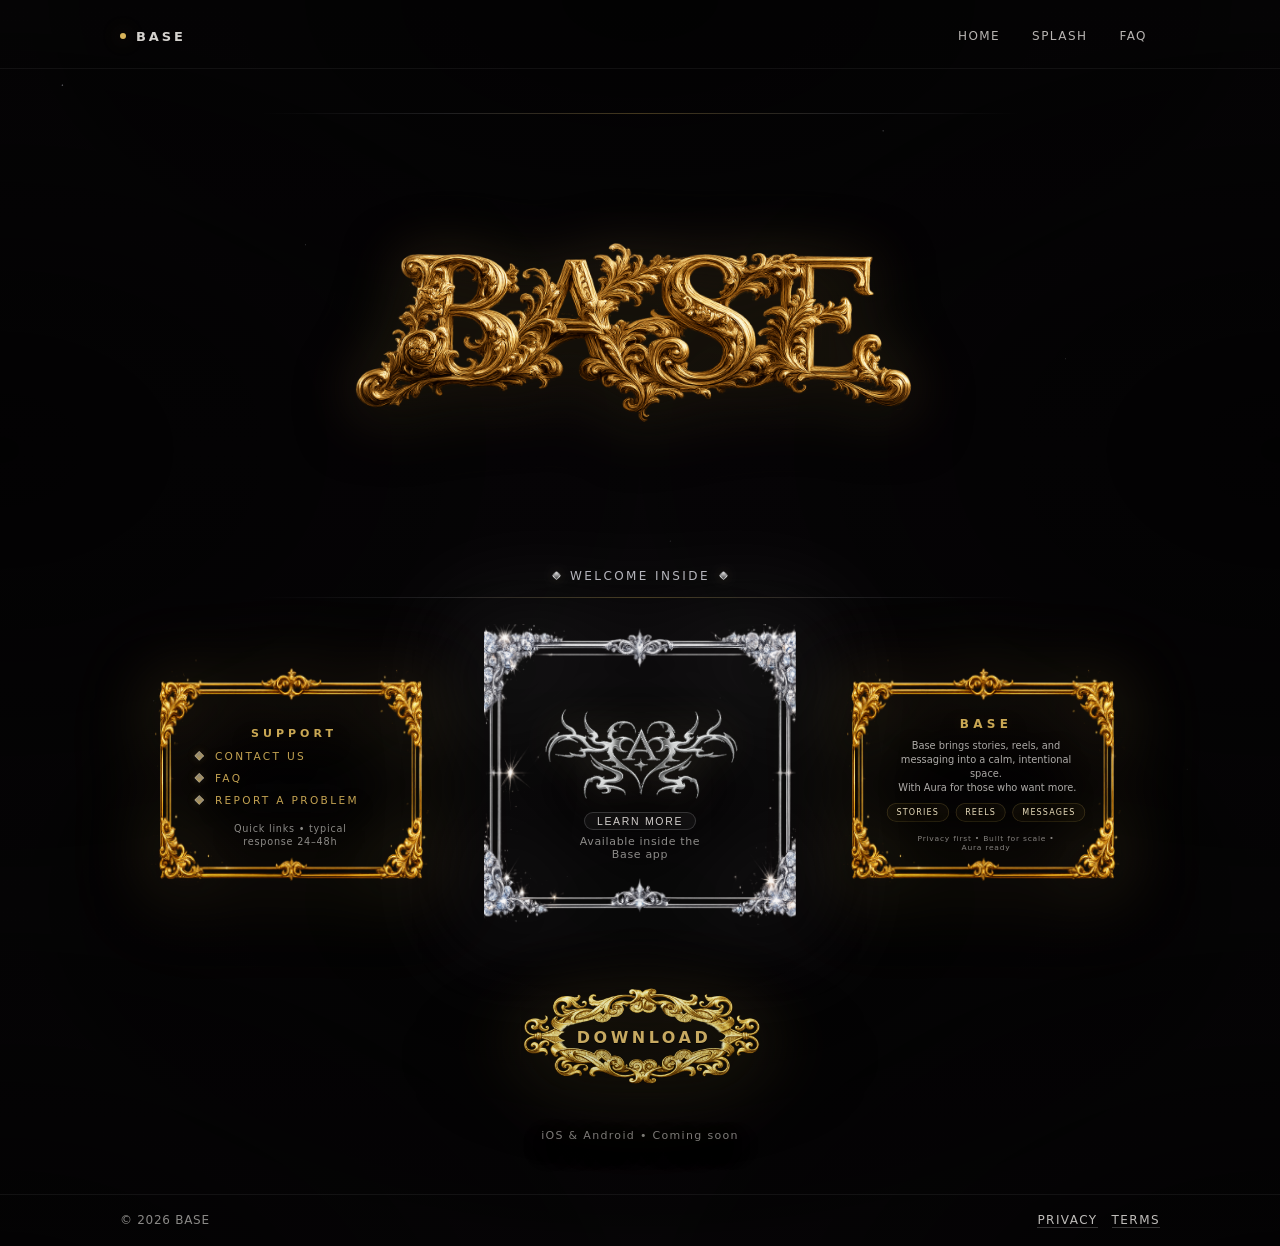
==== commit 61deebf9: "Homepage: move Aura details to separate page" ====
--- a/app/index.html
+++ b/app/index.html
@@ -16,13 +16,11 @@
   <div class="wrap">
     <header class="top">
       <div class="top-inner">
-        <!-- ✅ Brand always returns to the gold antique homepage -->
         <a class="brand" href="/app/" aria-label="BASE Home">
           <span class="brand-dot" aria-hidden="true"></span>
           <span class="brand-text">BASE</span>
         </a>
 
-        <!-- ✅ Nav: HOME stays inside / SPLASH returns to smoke page / FAQ goes to faq -->
         <nav class="nav" aria-label="Primary">
           <a href="/app/">HOME</a>
           <a href="/">SPLASH</a>
@@ -57,27 +55,20 @@
 
           <nav class="section01" aria-label="Support links">
             <ul class="section01-list">
-              <!-- ✅ CONTACT US -->
               <li>
-                <a
-                  class="section01-a"
-                  href="mailto:support@baseofficial.net?subject=Base%20Support&body=Hi%20Base%20Support%2C%0A%0A%5BWrite%20your%20message%20here%5D%0A%0A---%0AHelpful%20details%20(optional)%3A%0A%E2%80%A2%20Device%3A%20%0A%E2%80%A2%20OS%20version%3A%20%0A%E2%80%A2%20App%20version%3A%20%0A%E2%80%A2%20Account%20email%20(if%20relevant)%3A%0A%0AThanks%2C%0A"
-                >
+                <a class="section01-a"
+                   href="mailto:support@baseofficial.net?subject=Base%20Support">
                   CONTACT US
                 </a>
               </li>
 
-              <!-- ✅ FAQ -->
               <li>
                 <a class="section01-a" href="/pages/support/faq.html">FAQ</a>
               </li>
 
-              <!-- ✅ REPORT A PROBLEM -->
               <li>
-                <a
-                  class="section01-a"
-                  href="mailto:support@baseofficial.net?subject=Base%20Bug%20Report&body=Hi%20Base%20Support%2C%0A%0AProblem%3A%0A%5BShort%20summary%5D%0A%0ASteps%20to%20reproduce%3A%0A1.%20%0A2.%20%0A3.%20%0A%0AExpected%3A%0A%0AActual%3A%0A%0A---%0AHelpful%20details%20(optional)%3A%0A%E2%80%A2%20Device%3A%20%0A%E2%80%A2%20OS%20version%3A%20%0A%E2%80%A2%20App%20version%3A%20%0A%E2%80%A2%20Screenshots%2FScreen%20recording%3A%20%0A%0AThanks%2C%0A"
-                >
+                <a class="section01-a"
+                   href="mailto:support@baseofficial.net?subject=Base%20Bug%20Report">
                   REPORT A PROBLEM
                 </a>
               </li>
@@ -85,8 +76,8 @@
           </nav>
         </div>
 
-        <!-- 🌑 AURA HERO -->
-        <div class="card card--diamond card--aura" id="auraCard">
+        <!-- 🌑 AURA HERO (homepage only, no text block) -->
+        <div class="card card--diamond card--aura">
           <div class="card-frame" aria-hidden="true"></div>
 
           <div class="aura-hero">
@@ -99,7 +90,6 @@
               />
             </div>
 
-            <!-- ✅ Only Learn More (no Get Now) -->
             <div class="aura-actions">
               <button class="btn btn--ghost" id="auraLearnMore" type="button">
                 LEARN MORE
@@ -107,7 +97,7 @@
             </div>
 
             <div class="aura-footnote">
-              Aura is available inside the Base app
+              Available inside the Base app
             </div>
           </div>
         </div>
@@ -137,40 +127,6 @@
         </div>
       </div>
 
-      <!-- ✅ AURA LEARN MORE SECTION (info only) -->
-      <section class="aura-more" id="aura" aria-label="Aura details">
-        <div class="aura-more-inner">
-          <div class="orn-rule" aria-hidden="true"></div>
-
-          <h2 class="aura-more-title">AURA</h2>
-          <p class="aura-more-sub">
-            A premium layer of polish — designed for presence, privacy, and power.
-          </p>
-
-          <ul class="aura-more-perks" aria-label="Aura perks">
-            <li>Exclusive Aura profile styling & badge</li>
-            <li>Advanced customization & themes</li>
-            <li>Priority features & early access drops</li>
-            <li>Enhanced privacy controls</li>
-          </ul>
-
-          <div class="aura-more-how">
-            <h3 class="aura-more-how-title">How to enable Aura</h3>
-            <ol class="aura-more-steps">
-              <li>Open the <strong>Base</strong> app</li>
-              <li>Go to your <strong>Profile</strong></li>
-              <li>Tap <strong>Aura</strong></li>
-              <li>Choose Monthly or Yearly and follow the prompts</li>
-            </ol>
-            <p class="aura-more-note">
-              Already subscribed? Just sign in — Aura activates automatically.
-            </p>
-          </div>
-
-          <div class="orn-rule" aria-hidden="true"></div>
-        </div>
-      </section>
-
       <!-- DOWNLOAD -->
       <div class="download-wrap" aria-label="Download Base">
         <a
@@ -178,7 +134,6 @@
           href="https://baseofficial.net"
           target="_blank"
           rel="noopener noreferrer"
-          id="downloadBaseBtn"
         >
           <span class="download-label">DOWNLOAD BASE</span>
         </a>
@@ -193,8 +148,8 @@
       <div class="footer-inner">
         <div class="fine">© <span id="y"></span> BASE</div>
         <div class="links">
-          <a href="./privacy.html">PRIVACY</a>
-          <a href="./terms.html">TERMS</a>
+          <a href="/privacy.html">PRIVACY</a>
+          <a href="/terms.html">TERMS</a>
         </div>
       </div>
     </footer>
@@ -203,13 +158,11 @@
   <script>
     document.getElementById("y").textContent = new Date().getFullYear();
 
-    // ✅ Smooth scroll to Aura section
+    // ✅ Learn More → Aura page
     const learnMore = document.getElementById("auraLearnMore");
-    const auraSection = document.getElementById("aura");
-
-    if (learnMore && auraSection) {
+    if (learnMore) {
       learnMore.addEventListener("click", () => {
-        auraSection.scrollIntoView({ behavior: "smooth", block: "start" });
+        window.location.href = "/pages/aura/";
       });
     }
   </script>
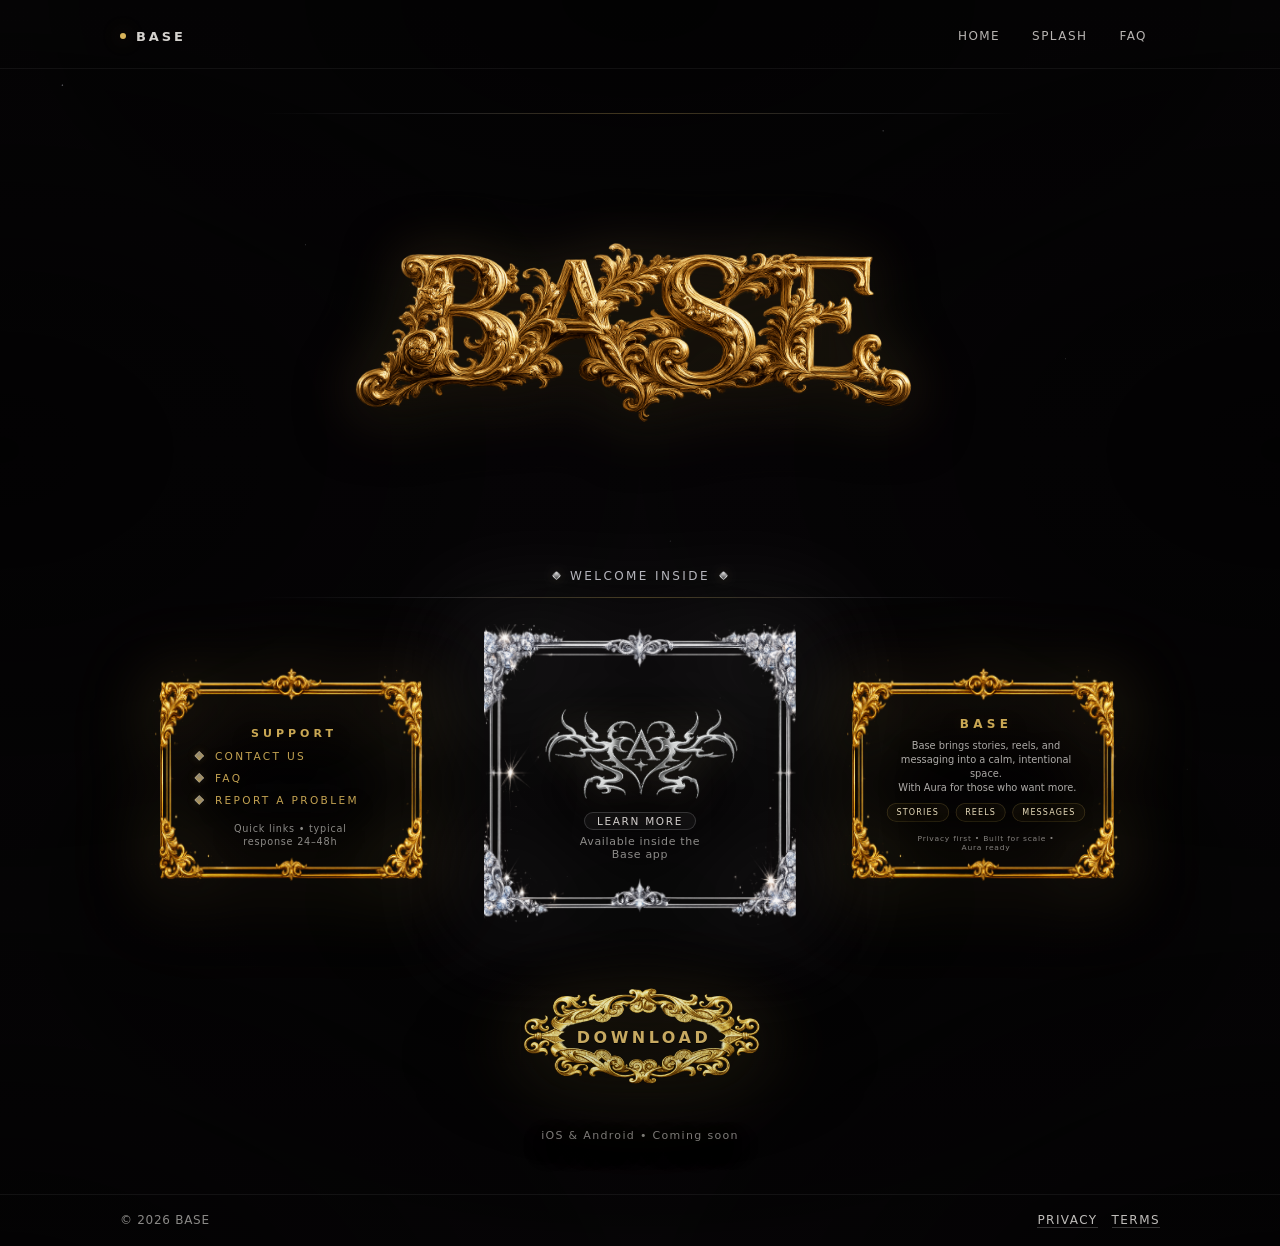
==== commit 8ea68f0d: "Make Aura Learn More link" ====
--- a/app/index.html
+++ b/app/index.html
@@ -91,9 +91,9 @@
             </div>
 
             <div class="aura-actions">
-              <button class="btn btn--ghost" id="auraLearnMore" type="button">
+              <a class="btn btn--ghost" id="auraLearnMore" href="/pages/aura/">
                 LEARN MORE
-              </button>
+              </a>
             </div>
 
             <div class="aura-footnote">
